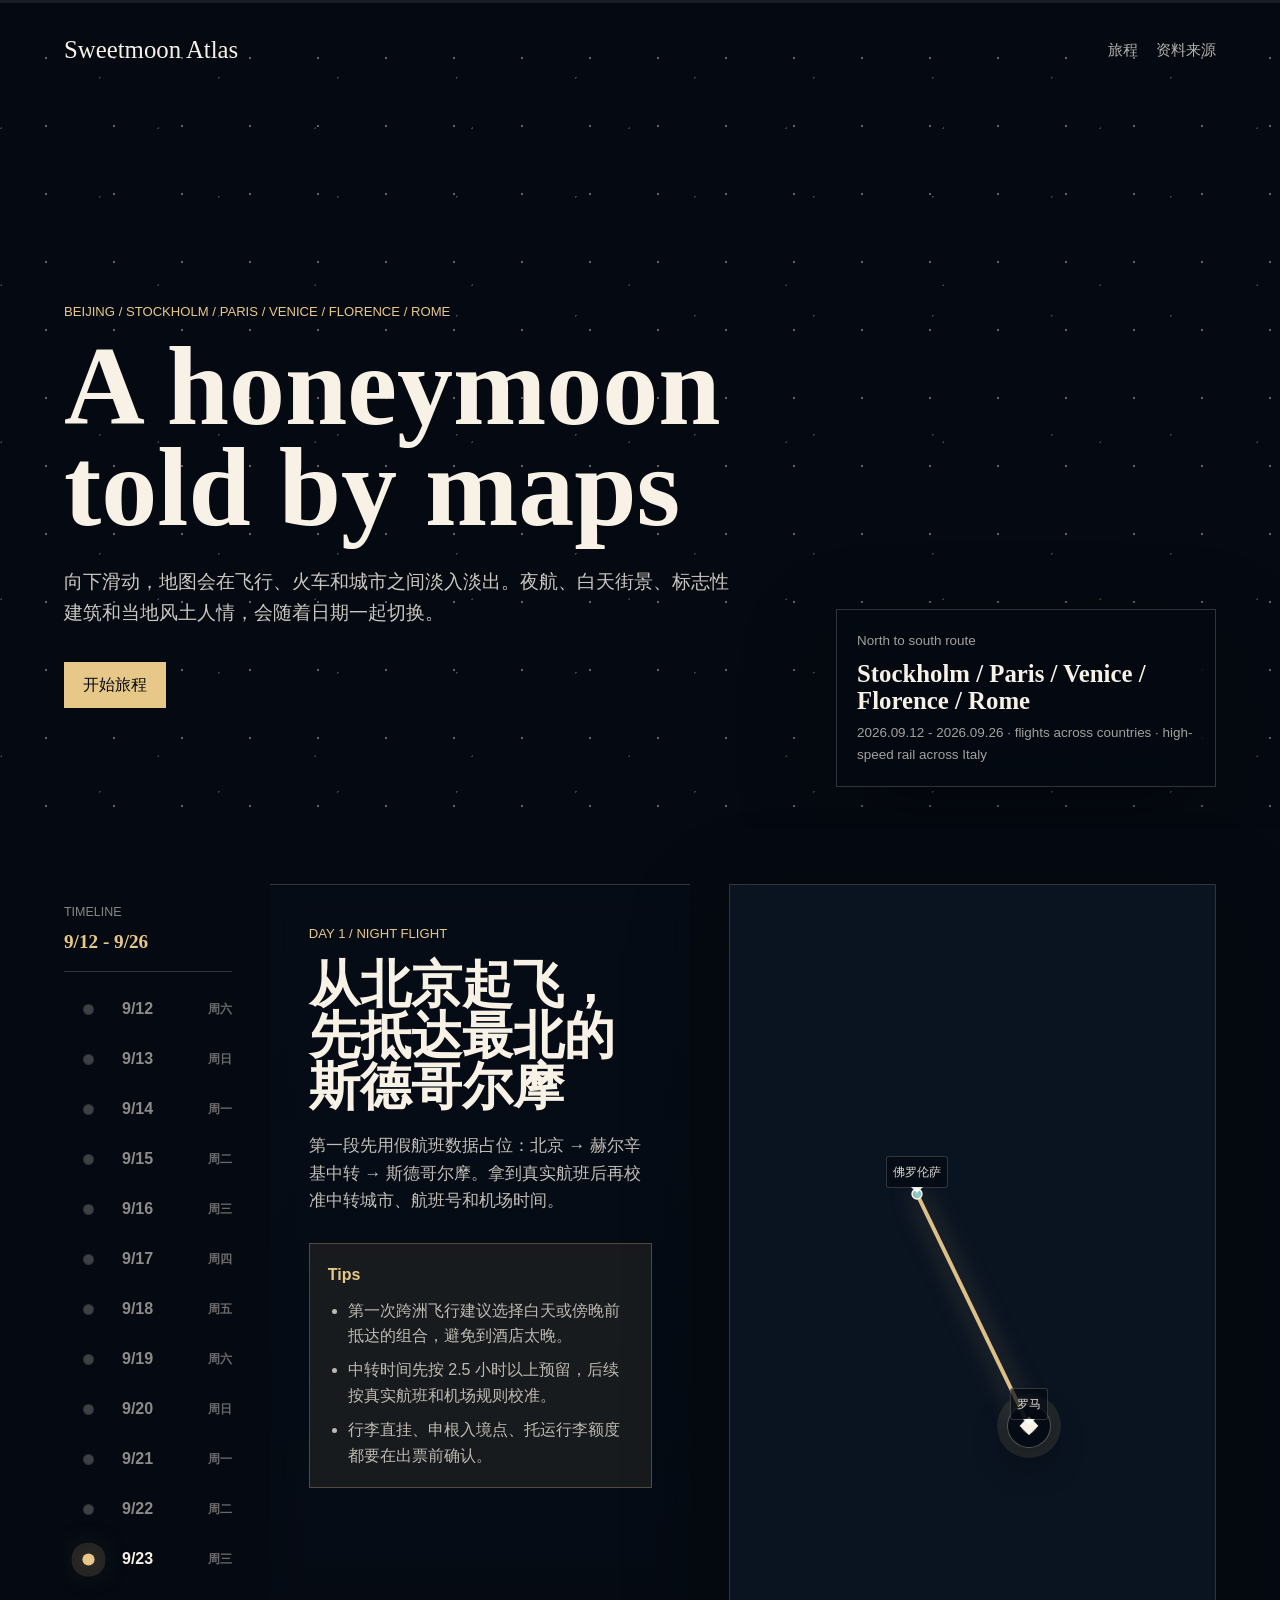
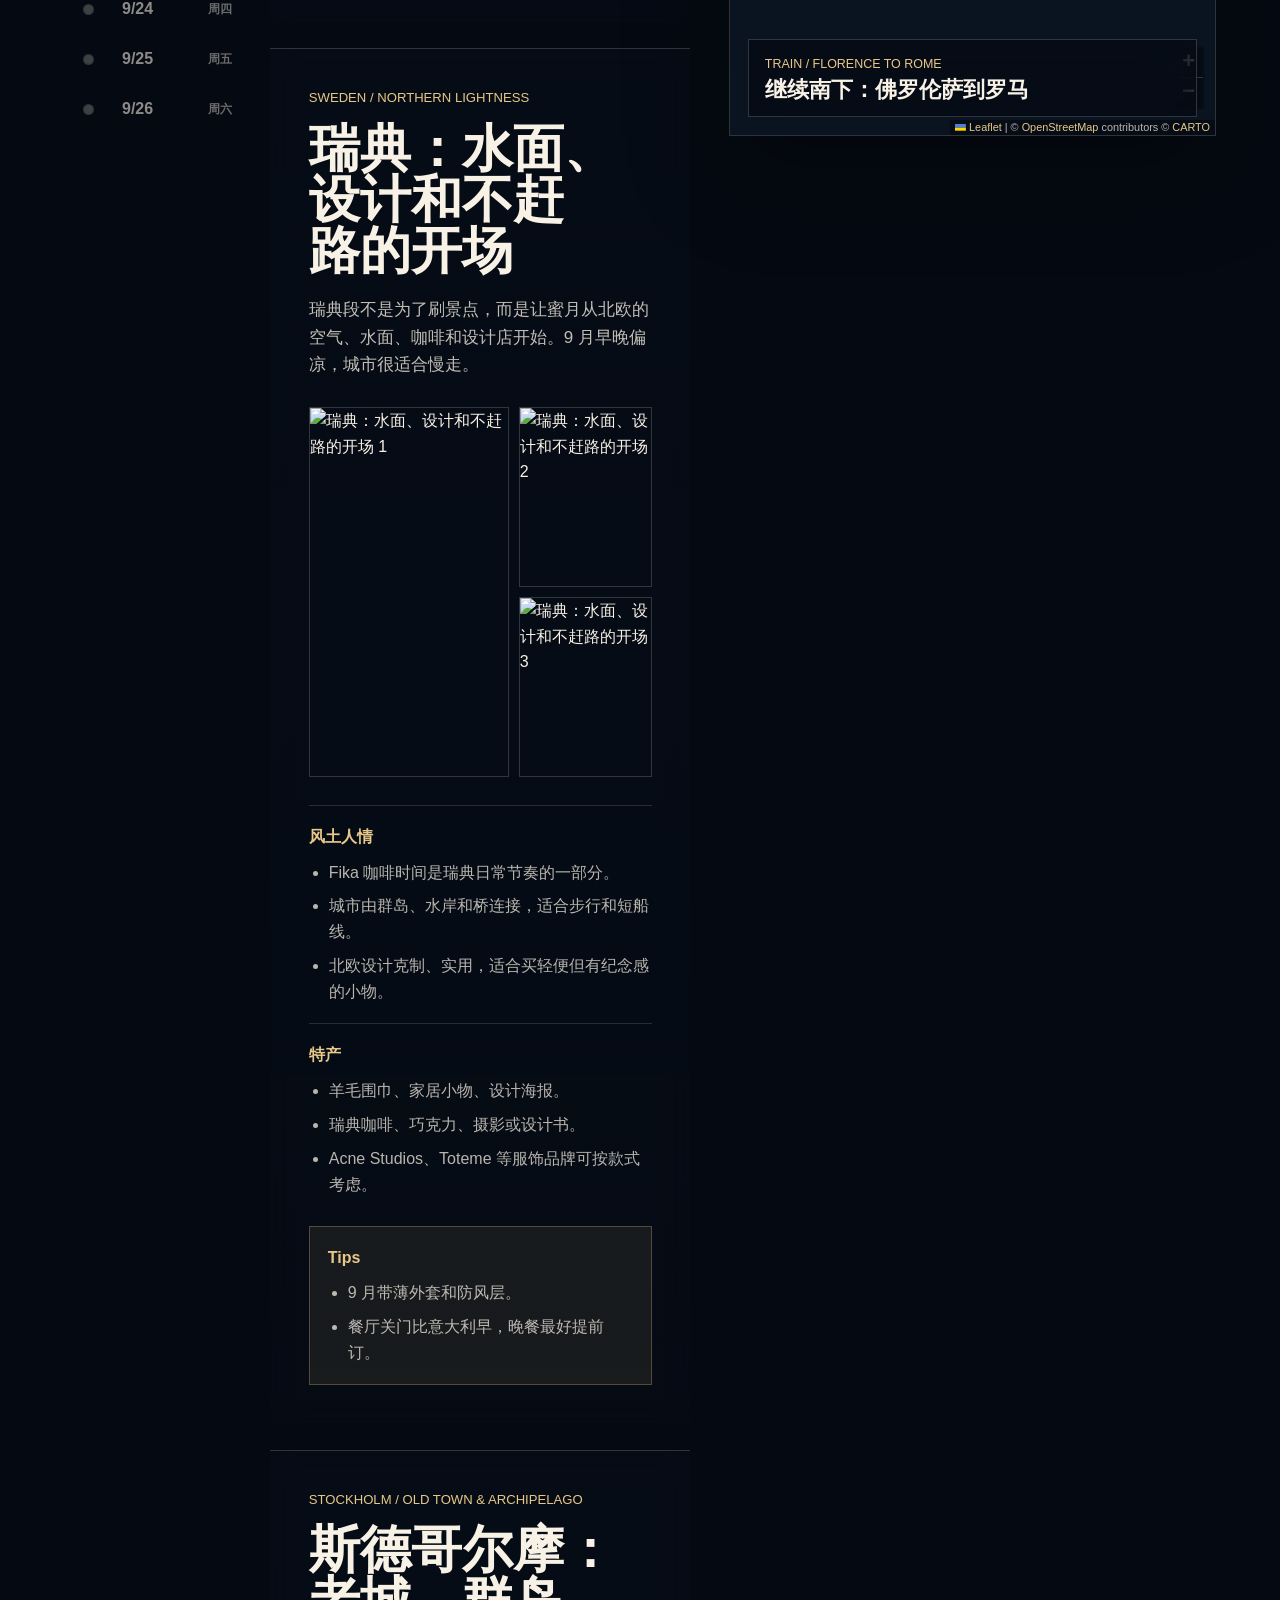
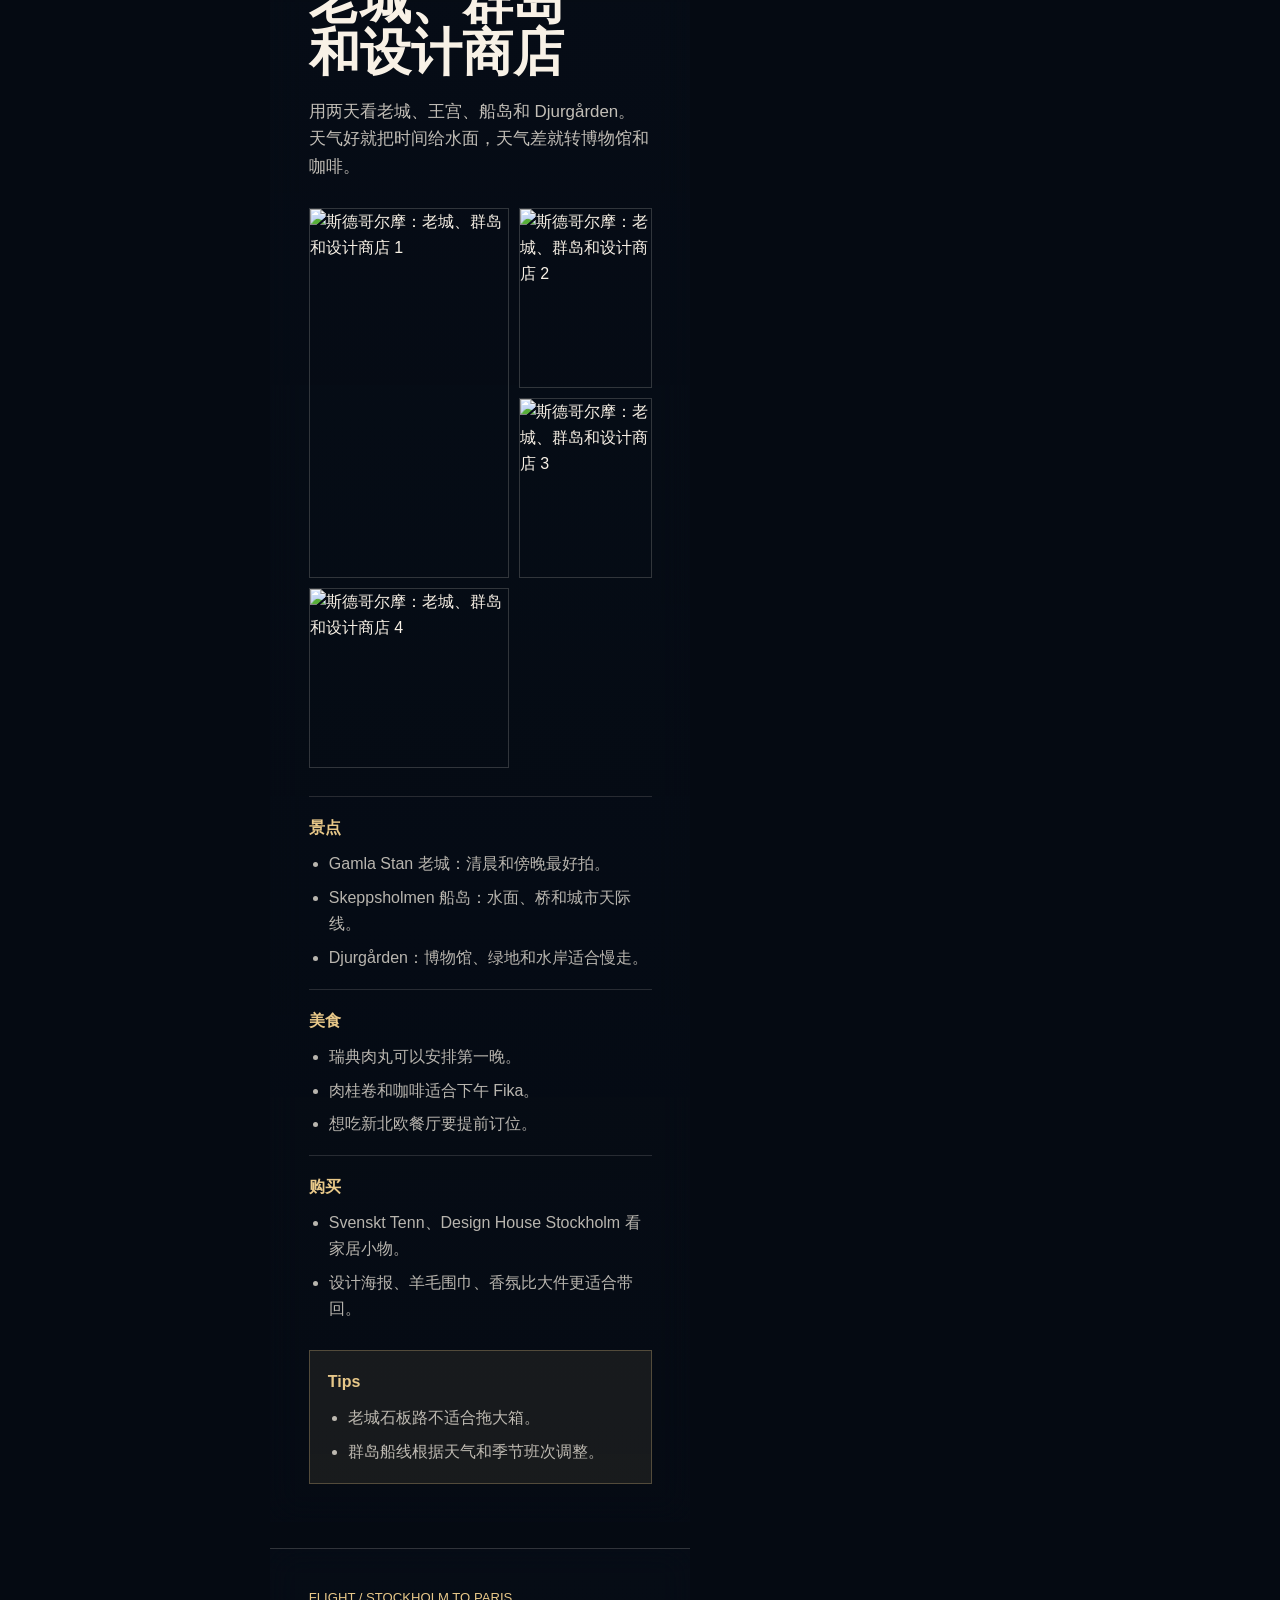
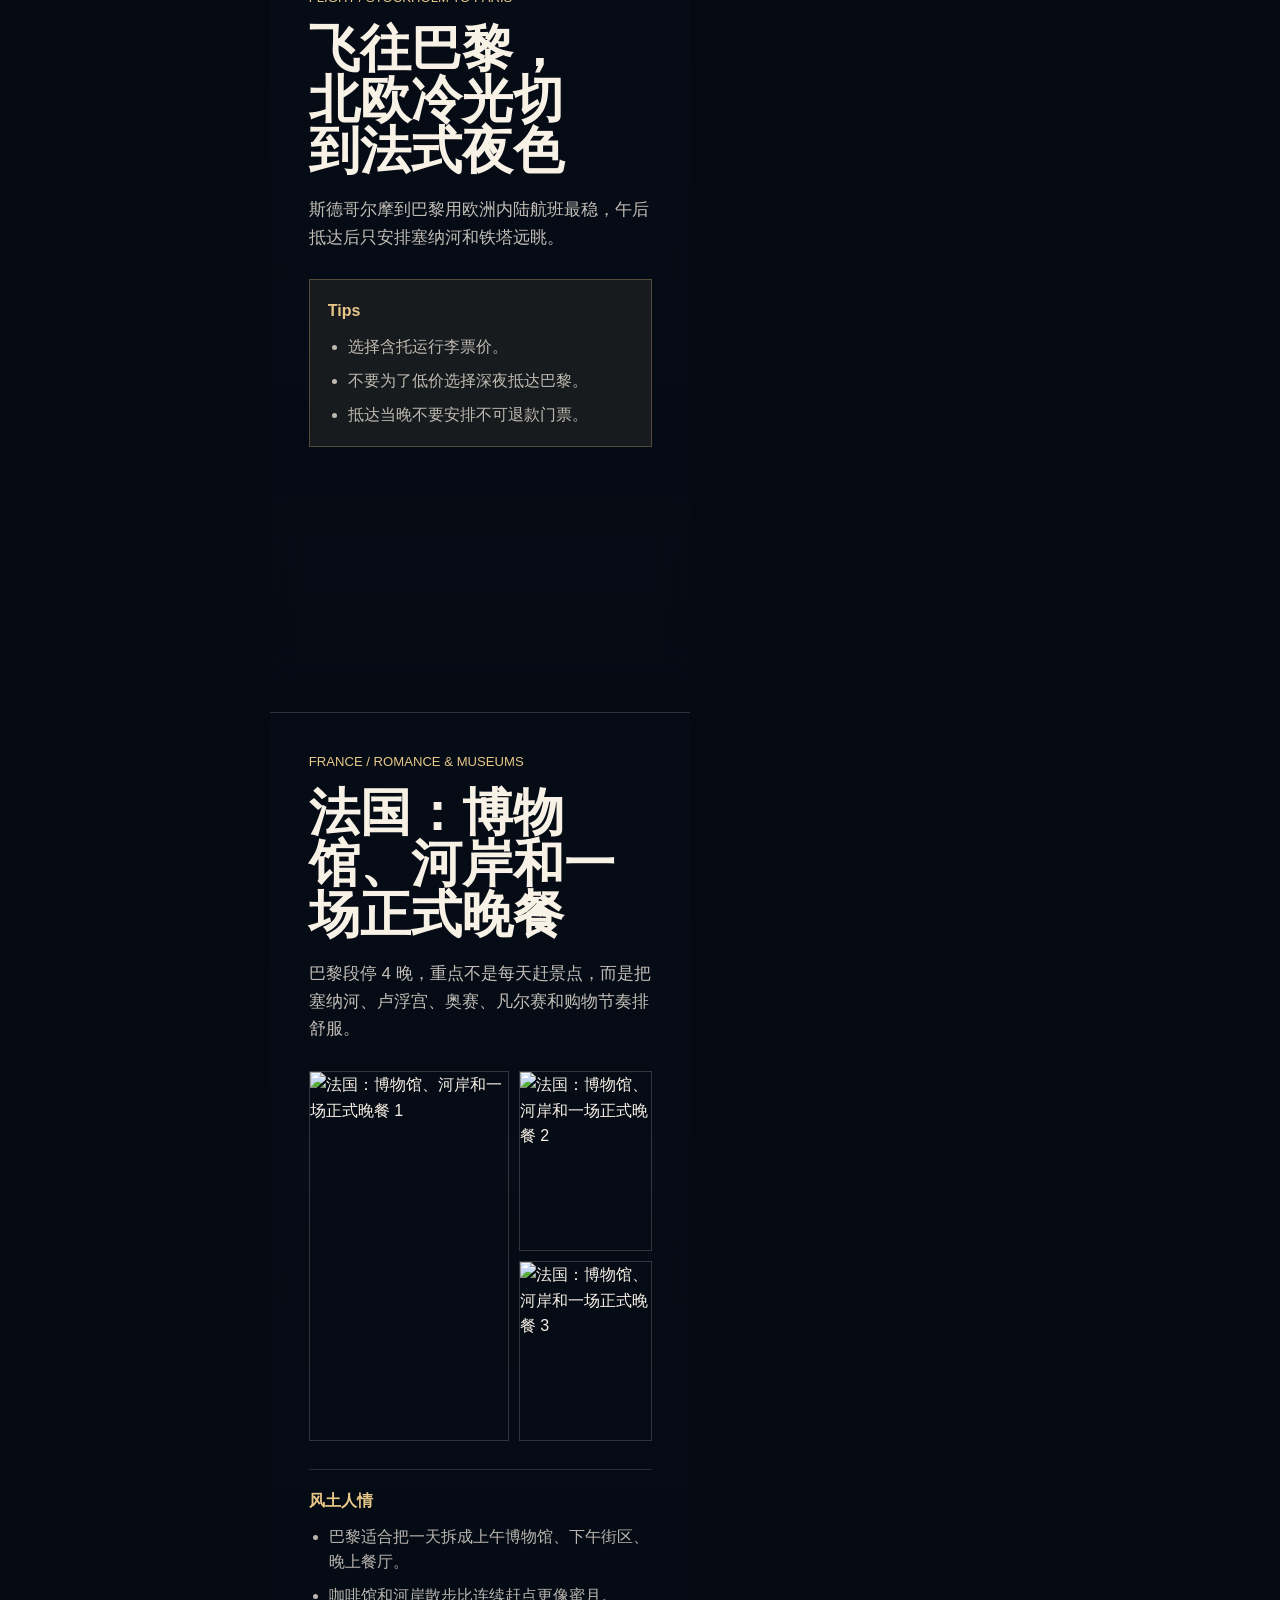
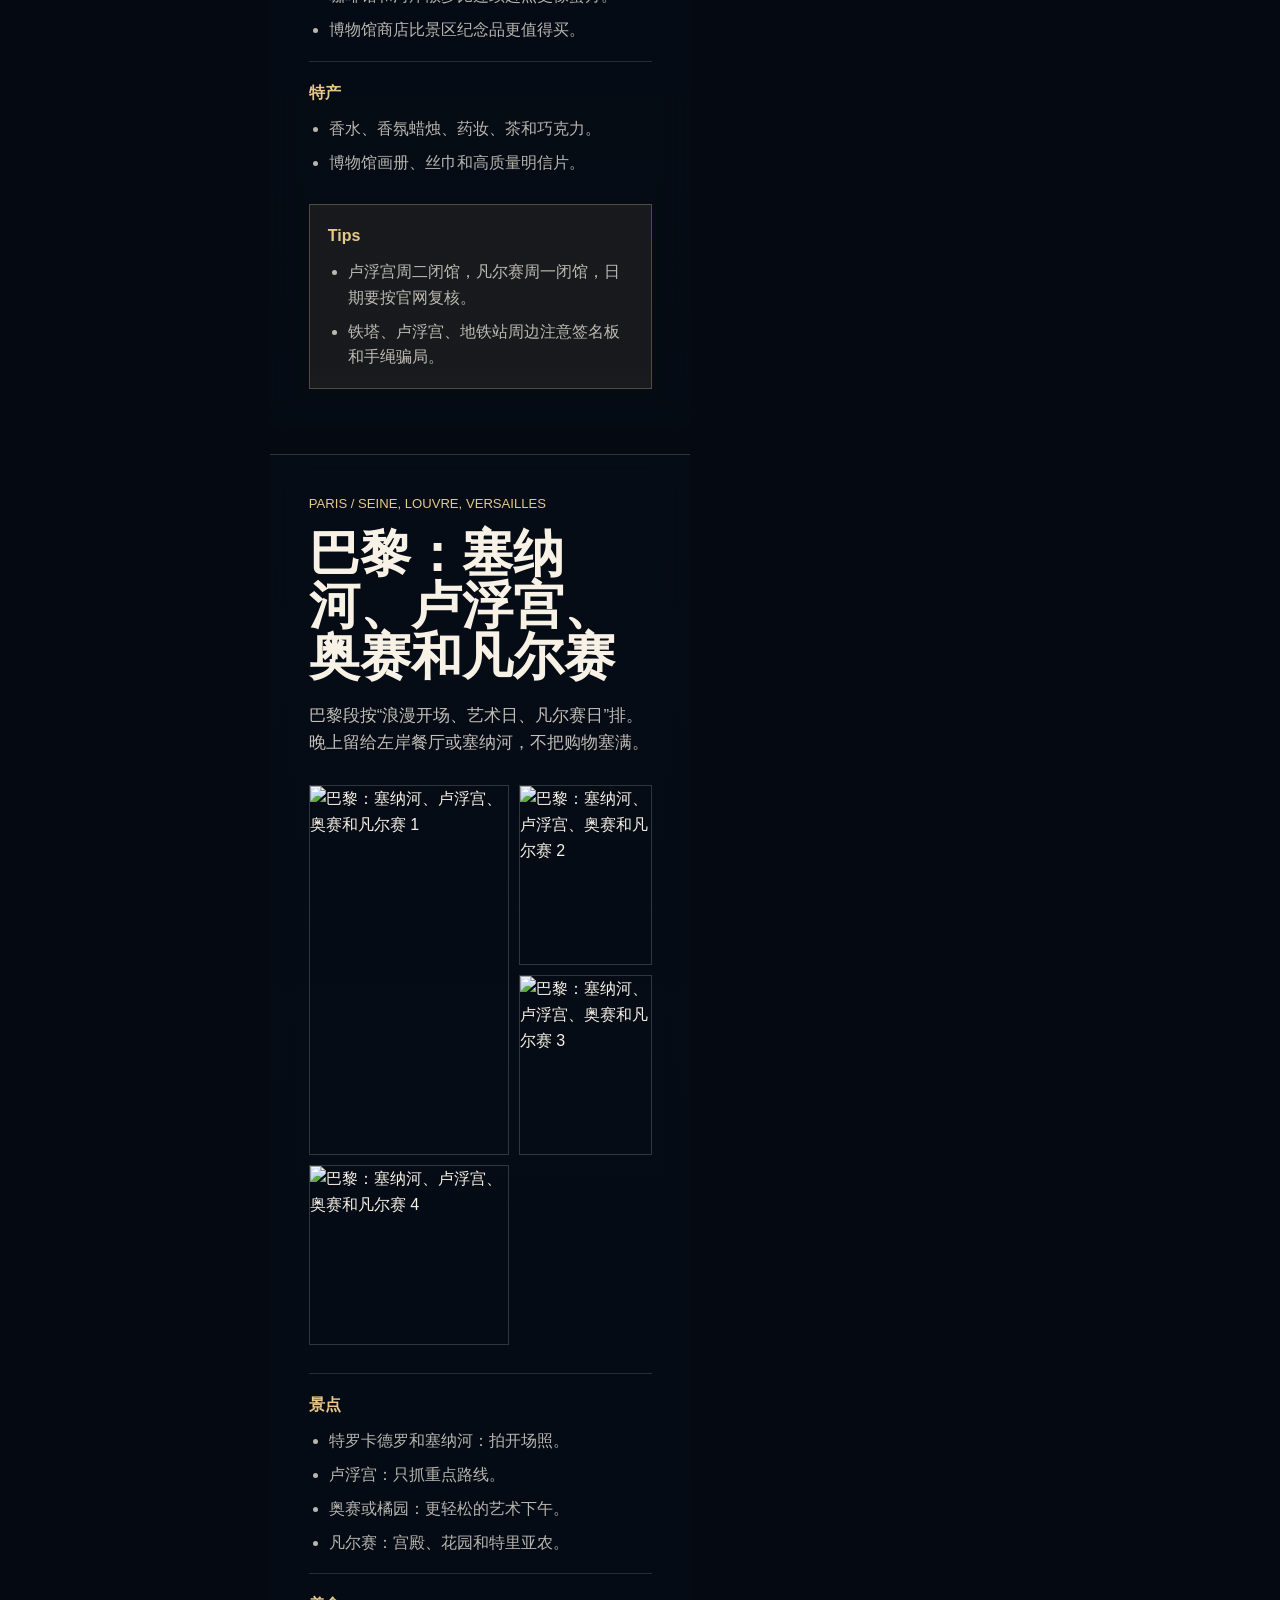
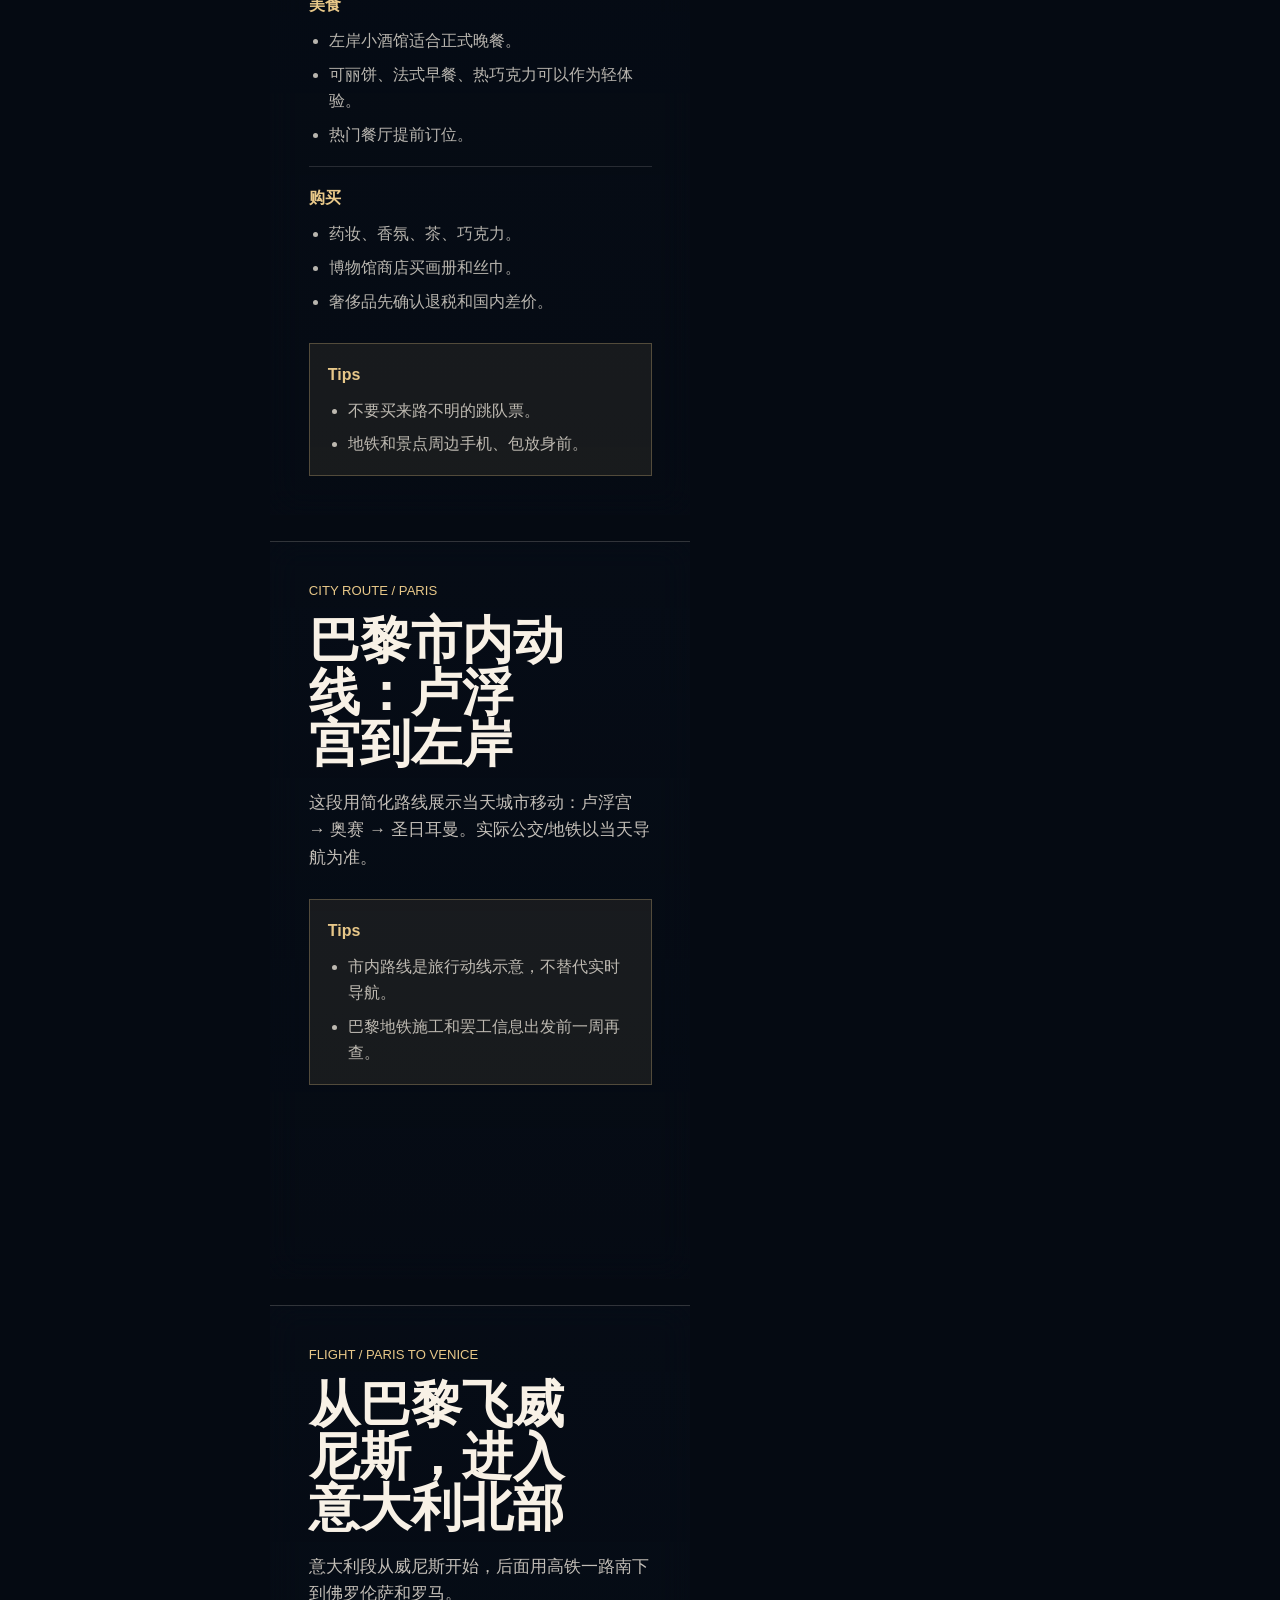
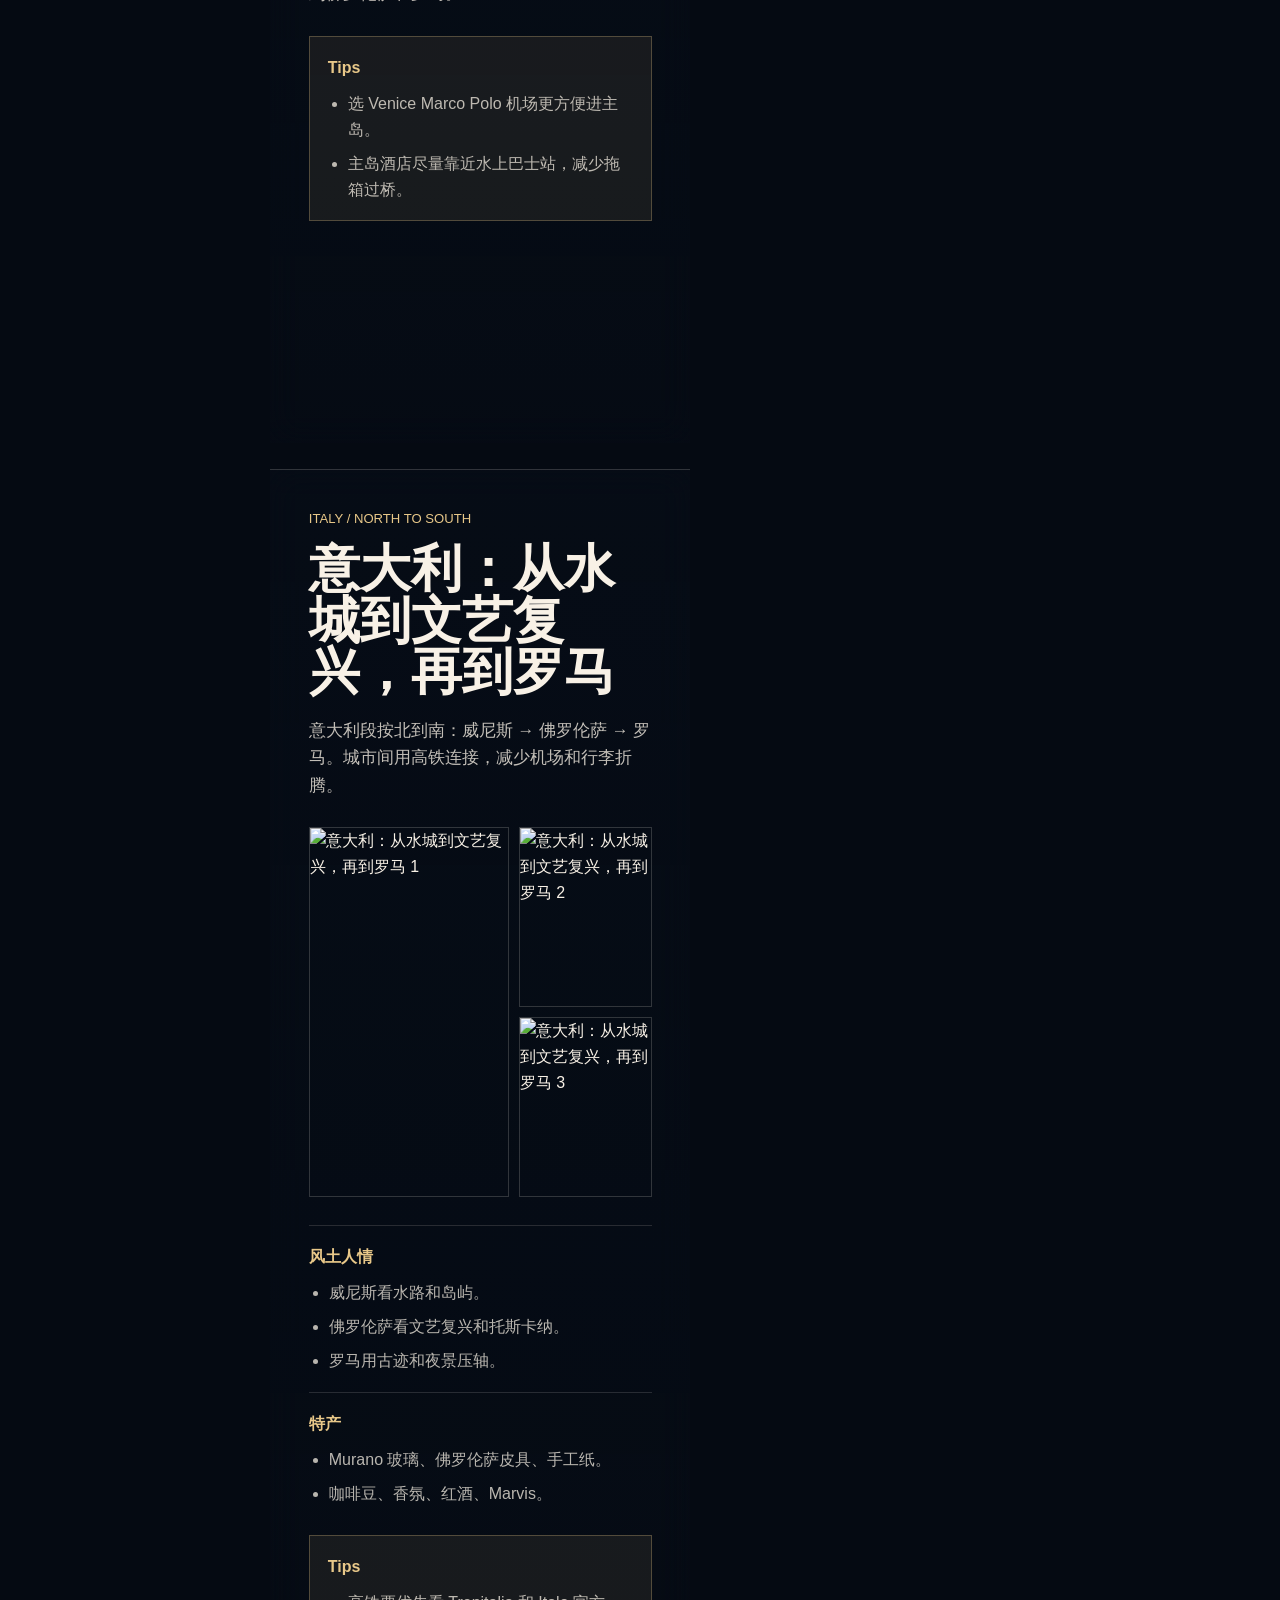
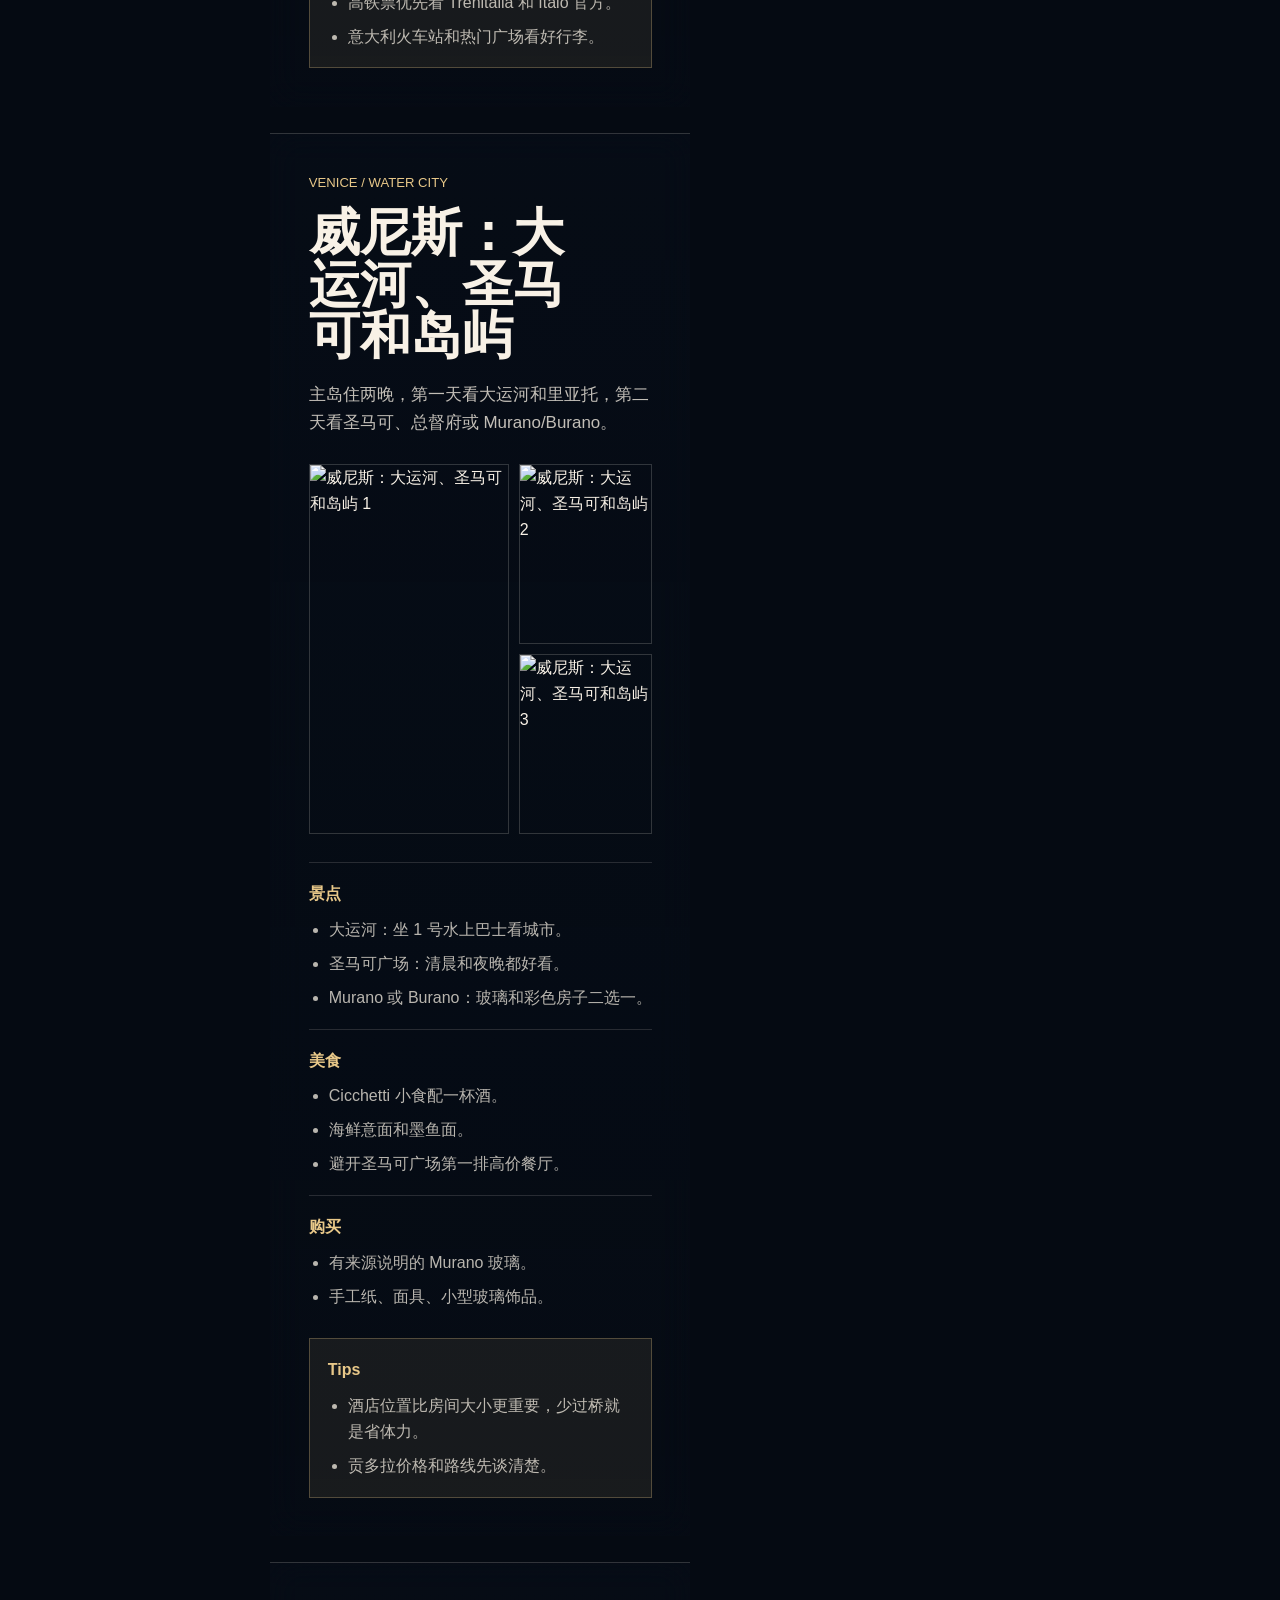
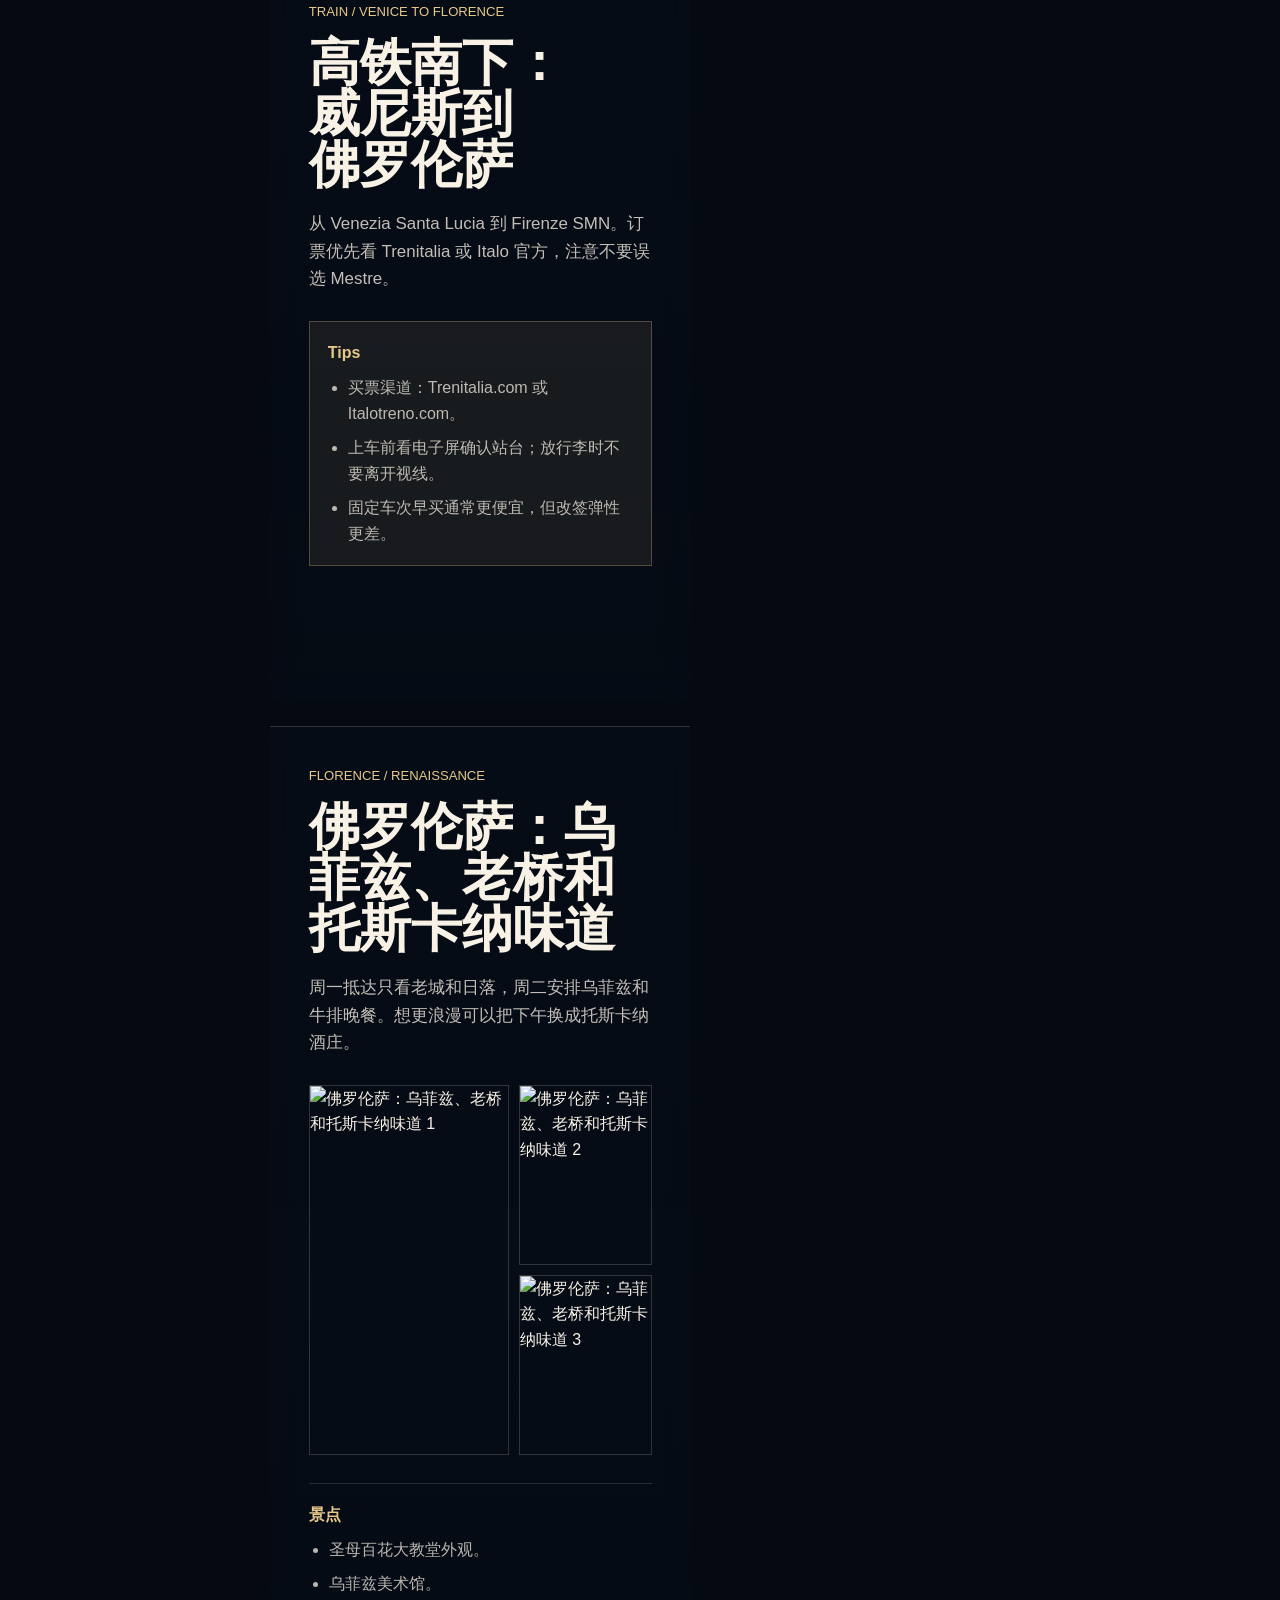
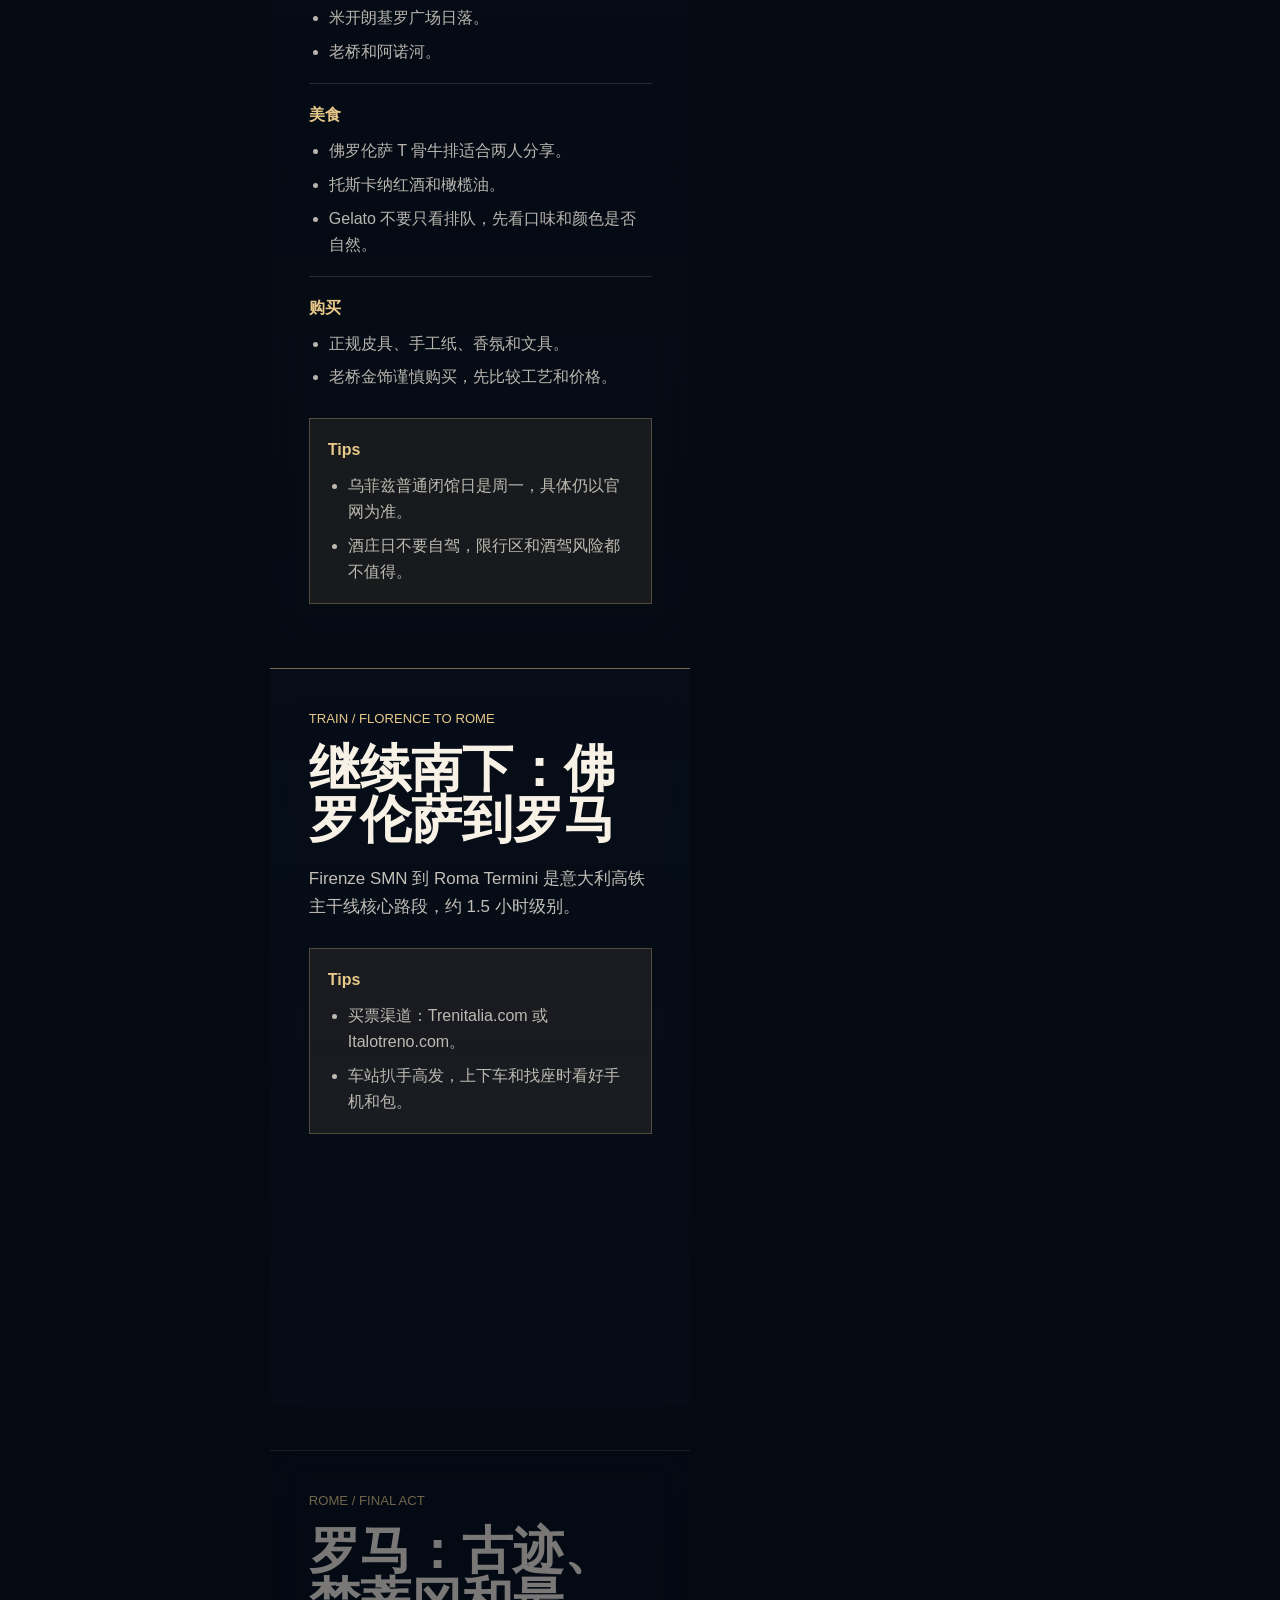
==== sweetmoon/index.html @ 13e16d05 "Add Sweetmoon honeymoon travel page" ====
<!DOCTYPE html>
<html lang="zh-CN">
<head>
  <meta charset="UTF-8">
  <meta name="viewport" content="width=device-width, initial-scale=1.0">
  <title>Sweetmoon Atlas | 欧洲蜜月滚动旅行长卷</title>
  <meta name="description" content="2026 年 9 月北京出发，瑞典、法国、意大利蜜月旅行滚动地图攻略，含航班、火车、城市景点、美食、特产与 tips。">
  <link rel="icon" href="favicon.svg" type="image/svg+xml">
  <link rel="preconnect" href="https://images.unsplash.com">
  <link rel="preconnect" href="https://basemaps.cartocdn.com">
  <link rel="stylesheet" href="vendor/leaflet/leaflet.css">
  <link rel="stylesheet" href="styles.css">
</head>
<body>
  <div class="ambient" aria-hidden="true">
    <div class="ambient-layer is-active" id="ambient-a"></div>
    <div class="ambient-layer" id="ambient-b"></div>
    <div class="ambient-scrim"></div>
  </div>

  <div class="scroll-progress" aria-hidden="true">
    <span id="scroll-progress-bar"></span>
  </div>

  <header class="hero" id="top">
    <nav class="topbar" aria-label="页面导航">
      <a class="brand" href="#top">Sweetmoon Atlas</a>
      <div class="nav-links">
        <a href="#journey">旅程</a>
        <a href="#sources">资料来源</a>
      </div>
    </nav>

    <section class="hero-copy" aria-labelledby="page-title">
      <p class="eyebrow">Beijing / Stockholm / Paris / Venice / Florence / Rome</p>
      <h1 id="page-title">A honeymoon told by maps</h1>
      <p class="hero-lead">向下滑动，地图会在飞行、火车和城市之间淡入淡出。夜航、白天街景、标志性建筑和当地风土人情，会随着日期一起切换。</p>
      <a class="button primary" href="#journey">开始旅程</a>
    </section>

    <aside class="hero-ticket" aria-label="行程摘要">
      <span>North to south route</span>
      <strong>Stockholm / Paris / Venice / Florence / Rome</strong>
      <small>2026.09.12 - 2026.09.26 · flights across countries · high-speed rail across Italy</small>
    </aside>
  </header>

  <main>
    <section class="journey-shell" id="journey" aria-label="滚动旅行长卷">
      <aside class="date-rail" aria-label="旅行日期轴">
        <div class="date-rail-header">
          <span>Timeline</span>
          <strong id="rail-range">9/12 - 9/26</strong>
        </div>
        <div class="date-list" id="date-list"></div>
      </aside>

      <div class="story-column" id="story-column"></div>

      <aside class="stage" aria-label="当前旅程画面">
        <div class="stage-map" id="stage-map"></div>
        <div class="stage-media" id="stage-media"></div>
        <div class="stage-caption" id="stage-caption"></div>
      </aside>
    </section>

    <section class="sources-section" id="sources" aria-labelledby="sources-title">
      <p class="eyebrow">Sources</p>
      <h2 id="sources-title">资料来源与临近复核清单</h2>
      <div id="sources-list" class="sources-list"></div>
    </section>
  </main>

  <footer class="footer">
    <p>Sweetmoon Atlas · 北京出发欧洲蜜月攻略 · 2026 年 9 月版</p>
    <a href="#top">回到顶部</a>
  </footer>

  <script src="vendor/leaflet/leaflet.js"></script>
  <script src="app.js" defer></script>
</body>
</html>
---- sweetmoon/vendor/leaflet/leaflet.css ----
/* required styles */

.leaflet-pane,
.leaflet-tile,
.leaflet-marker-icon,
.leaflet-marker-shadow,
.leaflet-tile-container,
.leaflet-pane > svg,
.leaflet-pane > canvas,
.leaflet-zoom-box,
.leaflet-image-layer,
.leaflet-layer {
	position: absolute;
	left: 0;
	top: 0;
	}
.leaflet-container {
	overflow: hidden;
	}
.leaflet-tile,
.leaflet-marker-icon,
.leaflet-marker-shadow {
	-webkit-user-select: none;
	   -moz-user-select: none;
	        user-select: none;
	  -webkit-user-drag: none;
	}
/* Prevents IE11 from highlighting tiles in blue */
.leaflet-tile::selection {
	background: transparent;
}
/* Safari renders non-retina tile on retina better with this, but Chrome is worse */
.leaflet-safari .leaflet-tile {
	image-rendering: -webkit-optimize-contrast;
	}
/* hack that prevents hw layers "stretching" when loading new tiles */
.leaflet-safari .leaflet-tile-container {
	width: 1600px;
	height: 1600px;
	-webkit-transform-origin: 0 0;
	}
.leaflet-marker-icon,
.leaflet-marker-shadow {
	display: block;
	}
/* .leaflet-container svg: reset svg max-width decleration shipped in Joomla! (joomla.org) 3.x */
/* .leaflet-container img: map is broken in FF if you have max-width: 100% on tiles */
.leaflet-container .leaflet-overlay-pane svg {
	max-width: none !important;
	max-height: none !important;
	}
.leaflet-container .leaflet-marker-pane img,
.leaflet-container .leaflet-shadow-pane img,
.leaflet-container .leaflet-tile-pane img,
.leaflet-container img.leaflet-image-layer,
.leaflet-container .leaflet-tile {
	max-width: none !important;
	max-height: none !important;
	width: auto;
	padding: 0;
	}

.leaflet-container img.leaflet-tile {
	/* See: https://bugs.chromium.org/p/chromium/issues/detail?id=600120 */
	mix-blend-mode: plus-lighter;
}

.leaflet-container.leaflet-touch-zoom {
	-ms-touch-action: pan-x pan-y;
	touch-action: pan-x pan-y;
	}
.leaflet-container.leaflet-touch-drag {
	-ms-touch-action: pinch-zoom;
	/* Fallback for FF which doesn't support pinch-zoom */
	touch-action: none;
	touch-action: pinch-zoom;
}
.leaflet-container.leaflet-touch-drag.leaflet-touch-zoom {
	-ms-touch-action: none;
	touch-action: none;
}
.leaflet-container {
	-webkit-tap-highlight-color: transparent;
}
.leaflet-container a {
	-webkit-tap-highlight-color: rgba(51, 181, 229, 0.4);
}
.leaflet-tile {
	filter: inherit;
	visibility: hidden;
	}
.leaflet-tile-loaded {
	visibility: inherit;
	}
.leaflet-zoom-box {
	width: 0;
	height: 0;
	-moz-box-sizing: border-box;
	     box-sizing: border-box;
	z-index: 800;
	}
/* workaround for https://bugzilla.mozilla.org/show_bug.cgi?id=888319 */
.leaflet-overlay-pane svg {
	-moz-user-select: none;
	}

.leaflet-pane         { z-index: 400; }

.leaflet-tile-pane    { z-index: 200; }
.leaflet-overlay-pane { z-index: 400; }
.leaflet-shadow-pane  { z-index: 500; }
.leaflet-marker-pane  { z-index: 600; }
.leaflet-tooltip-pane   { z-index: 650; }
.leaflet-popup-pane   { z-index: 700; }

.leaflet-map-pane canvas { z-index: 100; }
.leaflet-map-pane svg    { z-index: 200; }

.leaflet-vml-shape {
	width: 1px;
	height: 1px;
	}
.lvml {
	behavior: url(#default#VML);
	display: inline-block;
	position: absolute;
	}


/* control positioning */

.leaflet-control {
	position: relative;
	z-index: 800;
	pointer-events: visiblePainted; /* IE 9-10 doesn't have auto */
	pointer-events: auto;
	}
.leaflet-top,
.leaflet-bottom {
	position: absolute;
	z-index: 1000;
	pointer-events: none;
	}
.leaflet-top {
	top: 0;
	}
.leaflet-right {
	right: 0;
	}
.leaflet-bottom {
	bottom: 0;
	}
.leaflet-left {
	left: 0;
	}
.leaflet-control {
	float: left;
	clear: both;
	}
.leaflet-right .leaflet-control {
	float: right;
	}
.leaflet-top .leaflet-control {
	margin-top: 10px;
	}
.leaflet-bottom .leaflet-control {
	margin-bottom: 10px;
	}
.leaflet-left .leaflet-control {
	margin-left: 10px;
	}
.leaflet-right .leaflet-control {
	margin-right: 10px;
	}


/* zoom and fade animations */

.leaflet-fade-anim .leaflet-popup {
	opacity: 0;
	-webkit-transition: opacity 0.2s linear;
	   -moz-transition: opacity 0.2s linear;
	        transition: opacity 0.2s linear;
	}
.leaflet-fade-anim .leaflet-map-pane .leaflet-popup {
	opacity: 1;
	}
.leaflet-zoom-animated {
	-webkit-transform-origin: 0 0;
	    -ms-transform-origin: 0 0;
	        transform-origin: 0 0;
	}
svg.leaflet-zoom-animated {
	will-change: transform;
}

.leaflet-zoom-anim .leaflet-zoom-animated {
	-webkit-transition: -webkit-transform 0.25s cubic-bezier(0,0,0.25,1);
	   -moz-transition:    -moz-transform 0.25s cubic-bezier(0,0,0.25,1);
	        transition:         transform 0.25s cubic-bezier(0,0,0.25,1);
	}
.leaflet-zoom-anim .leaflet-tile,
.leaflet-pan-anim .leaflet-tile {
	-webkit-transition: none;
	   -moz-transition: none;
	        transition: none;
	}

.leaflet-zoom-anim .leaflet-zoom-hide {
	visibility: hidden;
	}


/* cursors */

.leaflet-interactive {
	cursor: pointer;
	}
.leaflet-grab {
	cursor: -webkit-grab;
	cursor:    -moz-grab;
	cursor:         grab;
	}
.leaflet-crosshair,
.leaflet-crosshair .leaflet-interactive {
	cursor: crosshair;
	}
.leaflet-popup-pane,
.leaflet-control {
	cursor: auto;
	}
.leaflet-dragging .leaflet-grab,
.leaflet-dragging .leaflet-grab .leaflet-interactive,
.leaflet-dragging .leaflet-marker-draggable {
	cursor: move;
	cursor: -webkit-grabbing;
	cursor:    -moz-grabbing;
	cursor:         grabbing;
	}

/* marker & overlays interactivity */
.leaflet-marker-icon,
.leaflet-marker-shadow,
.leaflet-image-layer,
.leaflet-pane > svg path,
.leaflet-tile-container {
	pointer-events: none;
	}

.leaflet-marker-icon.leaflet-interactive,
.leaflet-image-layer.leaflet-interactive,
.leaflet-pane > svg path.leaflet-interactive,
svg.leaflet-image-layer.leaflet-interactive path {
	pointer-events: visiblePainted; /* IE 9-10 doesn't have auto */
	pointer-events: auto;
	}

/* visual tweaks */

.leaflet-container {
	background: #ddd;
	outline-offset: 1px;
	}
.leaflet-container a {
	color: #0078A8;
	}
.leaflet-zoom-box {
	border: 2px dotted #38f;
	background: rgba(255,255,255,0.5);
	}


/* general typography */
.leaflet-container {
	font-family: "Helvetica Neue", Arial, Helvetica, sans-serif;
	font-size: 12px;
	font-size: 0.75rem;
	line-height: 1.5;
	}


/* general toolbar styles */

.leaflet-bar {
	box-shadow: 0 1px 5px rgba(0,0,0,0.65);
	border-radius: 4px;
	}
.leaflet-bar a {
	background-color: #fff;
	border-bottom: 1px solid #ccc;
	width: 26px;
	height: 26px;
	line-height: 26px;
	display: block;
	text-align: center;
	text-decoration: none;
	color: black;
	}
.leaflet-bar a,
.leaflet-control-layers-toggle {
	background-position: 50% 50%;
	background-repeat: no-repeat;
	display: block;
	}
.leaflet-bar a:hover,
.leaflet-bar a:focus {
	background-color: #f4f4f4;
	}
.leaflet-bar a:first-child {
	border-top-left-radius: 4px;
	border-top-right-radius: 4px;
	}
.leaflet-bar a:last-child {
	border-bottom-left-radius: 4px;
	border-bottom-right-radius: 4px;
	border-bottom: none;
	}
.leaflet-bar a.leaflet-disabled {
	cursor: default;
	background-color: #f4f4f4;
	color: #bbb;
	}

.leaflet-touch .leaflet-bar a {
	width: 30px;
	height: 30px;
	line-height: 30px;
	}
.leaflet-touch .leaflet-bar a:first-child {
	border-top-left-radius: 2px;
	border-top-right-radius: 2px;
	}
.leaflet-touch .leaflet-bar a:last-child {
	border-bottom-left-radius: 2px;
	border-bottom-right-radius: 2px;
	}

/* zoom control */

.leaflet-control-zoom-in,
.leaflet-control-zoom-out {
	font: bold 18px 'Lucida Console', Monaco, monospace;
	text-indent: 1px;
	}

.leaflet-touch .leaflet-control-zoom-in, .leaflet-touch .leaflet-control-zoom-out  {
	font-size: 22px;
	}


/* layers control */

.leaflet-control-layers {
	box-shadow: 0 1px 5px rgba(0,0,0,0.4);
	background: #fff;
	border-radius: 5px;
	}
.leaflet-control-layers-toggle {
	background-image: url(images/layers.png);
	width: 36px;
	height: 36px;
	}
.leaflet-retina .leaflet-control-layers-toggle {
	background-image: url(images/layers-2x.png);
	background-size: 26px 26px;
	}
.leaflet-touch .leaflet-control-layers-toggle {
	width: 44px;
	height: 44px;
	}
.leaflet-control-layers .leaflet-control-layers-list,
.leaflet-control-layers-expanded .leaflet-control-layers-toggle {
	display: none;
	}
.leaflet-control-layers-expanded .leaflet-control-layers-list {
	display: block;
	position: relative;
	}
.leaflet-control-layers-expanded {
	padding: 6px 10px 6px 6px;
	color: #333;
	background: #fff;
	}
.leaflet-control-layers-scrollbar {
	overflow-y: scroll;
	overflow-x: hidden;
	padding-right: 5px;
	}
.leaflet-control-layers-selector {
	margin-top: 2px;
	position: relative;
	top: 1px;
	}
.leaflet-control-layers label {
	display: block;
	font-size: 13px;
	font-size: 1.08333em;
	}
.leaflet-control-layers-separator {
	height: 0;
	border-top: 1px solid #ddd;
	margin: 5px -10px 5px -6px;
	}

/* Default icon URLs */
.leaflet-default-icon-path { /* used only in path-guessing heuristic, see L.Icon.Default */
	background-image: url(images/marker-icon.png);
	}


/* attribution and scale controls */

.leaflet-container .leaflet-control-attribution {
	background: #fff;
	background: rgba(255, 255, 255, 0.8);
	margin: 0;
	}
.leaflet-control-attribution,
.leaflet-control-scale-line {
	padding: 0 5px;
	color: #333;
	line-height: 1.4;
	}
.leaflet-control-attribution a {
	text-decoration: none;
	}
.leaflet-control-attribution a:hover,
.leaflet-control-attribution a:focus {
	text-decoration: underline;
	}
.leaflet-attribution-flag {
	display: inline !important;
	vertical-align: baseline !important;
	width: 1em;
	height: 0.6669em;
	}
.leaflet-left .leaflet-control-scale {
	margin-left: 5px;
	}
.leaflet-bottom .leaflet-control-scale {
	margin-bottom: 5px;
	}
.leaflet-control-scale-line {
	border: 2px solid #777;
	border-top: none;
	line-height: 1.1;
	padding: 2px 5px 1px;
	white-space: nowrap;
	-moz-box-sizing: border-box;
	     box-sizing: border-box;
	background: rgba(255, 255, 255, 0.8);
	text-shadow: 1px 1px #fff;
	}
.leaflet-control-scale-line:not(:first-child) {
	border-top: 2px solid #777;
	border-bottom: none;
	margin-top: -2px;
	}
.leaflet-control-scale-line:not(:first-child):not(:last-child) {
	border-bottom: 2px solid #777;
	}

.leaflet-touch .leaflet-control-attribution,
.leaflet-touch .leaflet-control-layers,
.leaflet-touch .leaflet-bar {
	box-shadow: none;
	}
.leaflet-touch .leaflet-control-layers,
.leaflet-touch .leaflet-bar {
	border: 2px solid rgba(0,0,0,0.2);
	background-clip: padding-box;
	}


/* popup */

.leaflet-popup {
	position: absolute;
	text-align: center;
	margin-bottom: 20px;
	}
.leaflet-popup-content-wrapper {
	padding: 1px;
	text-align: left;
	border-radius: 12px;
	}
.leaflet-popup-content {
	margin: 13px 24px 13px 20px;
	line-height: 1.3;
	font-size: 13px;
	font-size: 1.08333em;
	min-height: 1px;
	}
.leaflet-popup-content p {
	margin: 17px 0;
	margin: 1.3em 0;
	}
.leaflet-popup-tip-container {
	width: 40px;
	height: 20px;
	position: absolute;
	left: 50%;
	margin-top: -1px;
	margin-left: -20px;
	overflow: hidden;
	pointer-events: none;
	}
.leaflet-popup-tip {
	width: 17px;
	height: 17px;
	padding: 1px;

	margin: -10px auto 0;
	pointer-events: auto;

	-webkit-transform: rotate(45deg);
	   -moz-transform: rotate(45deg);
	    -ms-transform: rotate(45deg);
	        transform: rotate(45deg);
	}
.leaflet-popup-content-wrapper,
.leaflet-popup-tip {
	background: white;
	color: #333;
	box-shadow: 0 3px 14px rgba(0,0,0,0.4);
	}
.leaflet-container a.leaflet-popup-close-button {
	position: absolute;
	top: 0;
	right: 0;
	border: none;
	text-align: center;
	width: 24px;
	height: 24px;
	font: 16px/24px Tahoma, Verdana, sans-serif;
	color: #757575;
	text-decoration: none;
	background: transparent;
	}
.leaflet-container a.leaflet-popup-close-button:hover,
.leaflet-container a.leaflet-popup-close-button:focus {
	color: #585858;
	}
.leaflet-popup-scrolled {
	overflow: auto;
	}

.leaflet-oldie .leaflet-popup-content-wrapper {
	-ms-zoom: 1;
	}
.leaflet-oldie .leaflet-popup-tip {
	width: 24px;
	margin: 0 auto;

	-ms-filter: "progid:DXImageTransform.Microsoft.Matrix(M11=0.70710678, M12=0.70710678, M21=-0.70710678, M22=0.70710678)";
	filter: progid:DXImageTransform.Microsoft.Matrix(M11=0.70710678, M12=0.70710678, M21=-0.70710678, M22=0.70710678);
	}

.leaflet-oldie .leaflet-control-zoom,
.leaflet-oldie .leaflet-control-layers,
.leaflet-oldie .leaflet-popup-content-wrapper,
.leaflet-oldie .leaflet-popup-tip {
	border: 1px solid #999;
	}


/* div icon */

.leaflet-div-icon {
	background: #fff;
	border: 1px solid #666;
	}


/* Tooltip */
/* Base styles for the element that has a tooltip */
.leaflet-tooltip {
	position: absolute;
	padding: 6px;
	background-color: #fff;
	border: 1px solid #fff;
	border-radius: 3px;
	color: #222;
	white-space: nowrap;
	-webkit-user-select: none;
	-moz-user-select: none;
	-ms-user-select: none;
	user-select: none;
	pointer-events: none;
	box-shadow: 0 1px 3px rgba(0,0,0,0.4);
	}
.leaflet-tooltip.leaflet-interactive {
	cursor: pointer;
	pointer-events: auto;
	}
.leaflet-tooltip-top:before,
.leaflet-tooltip-bottom:before,
.leaflet-tooltip-left:before,
.leaflet-tooltip-right:before {
	position: absolute;
	pointer-events: none;
	border: 6px solid transparent;
	background: transparent;
	content: "";
	}

/* Directions */

.leaflet-tooltip-bottom {
	margin-top: 6px;
}
.leaflet-tooltip-top {
	margin-top: -6px;
}
.leaflet-tooltip-bottom:before,
.leaflet-tooltip-top:before {
	left: 50%;
	margin-left: -6px;
	}
.leaflet-tooltip-top:before {
	bottom: 0;
	margin-bottom: -12px;
	border-top-color: #fff;
	}
.leaflet-tooltip-bottom:before {
	top: 0;
	margin-top: -12px;
	margin-left: -6px;
	border-bottom-color: #fff;
	}
.leaflet-tooltip-left {
	margin-left: -6px;
}
.leaflet-tooltip-right {
	margin-left: 6px;
}
.leaflet-tooltip-left:before,
.leaflet-tooltip-right:before {
	top: 50%;
	margin-top: -6px;
	}
.leaflet-tooltip-left:before {
	right: 0;
	margin-right: -12px;
	border-left-color: #fff;
	}
.leaflet-tooltip-right:before {
	left: 0;
	margin-left: -12px;
	border-right-color: #fff;
	}

/* Printing */

@media print {
	/* Prevent printers from removing background-images of controls. */
	.leaflet-control {
		-webkit-print-color-adjust: exact;
		print-color-adjust: exact;
		}
	}
---- sweetmoon/styles.css ----
:root {
  --ink: #050a12;
  --deep: #0a1320;
  --panel: rgba(7, 14, 25, .68);
  --panel-strong: rgba(7, 14, 25, .86);
  --ivory: #f8f1e6;
  --muted: rgba(248, 241, 230, .72);
  --line: rgba(248, 241, 230, .18);
  --gold: #e8c889;
  --aqua: #8bc9c3;
  --rose: #d99ba5;
  --sage: #b8c994;
  --shadow: 0 32px 90px rgba(0, 0, 0, .34);
  color-scheme: dark;
}

* {
  box-sizing: border-box;
}

html {
  scroll-behavior: smooth;
}

body {
  margin: 0;
  min-width: 320px;
  overflow-x: hidden;
  font-family: "Avenir Next", "PingFang SC", "Hiragino Sans GB", "Microsoft YaHei", sans-serif;
  color: var(--ivory);
  background: var(--ink);
  line-height: 1.62;
}

a {
  color: inherit;
  text-decoration: none;
}

img {
  display: block;
  max-width: 100%;
}

button {
  font: inherit;
}

.ambient {
  position: fixed;
  inset: 0;
  z-index: -2;
  overflow: hidden;
  background: var(--ink);
}

.ambient-layer {
  position: absolute;
  inset: -3%;
  background-size: cover;
  background-position: center;
  opacity: 0;
  transform: scale(1.04);
  transition: opacity 1s ease, transform 7s ease;
  filter: saturate(.94) contrast(1.04);
}

.ambient-layer.is-active {
  opacity: 1;
  transform: scale(1);
}

.ambient-scrim {
  position: absolute;
  inset: 0;
  background:
    linear-gradient(90deg, rgba(5, 10, 18, .92), rgba(5, 10, 18, .62) 46%, rgba(5, 10, 18, .72)),
    linear-gradient(180deg, rgba(5, 10, 18, .38), rgba(5, 10, 18, .84));
  transition: background .8s ease;
}

body[data-tone="day"] .ambient-scrim {
  background:
    linear-gradient(90deg, rgba(5, 10, 18, .82), rgba(5, 10, 18, .5) 50%, rgba(5, 10, 18, .68)),
    linear-gradient(180deg, rgba(5, 10, 18, .25), rgba(5, 10, 18, .72));
}

body[data-tone="golden"] .ambient-scrim {
  background:
    linear-gradient(90deg, rgba(5, 10, 18, .86), rgba(58, 33, 22, .52) 50%, rgba(5, 10, 18, .72)),
    linear-gradient(180deg, rgba(5, 10, 18, .22), rgba(5, 10, 18, .78));
}

body[data-tone="sky"] .ambient-scrim {
  background:
    linear-gradient(90deg, rgba(5, 10, 18, .86), rgba(13, 43, 67, .44) 52%, rgba(5, 10, 18, .7)),
    linear-gradient(180deg, rgba(5, 10, 18, .2), rgba(5, 10, 18, .78));
}

.scroll-progress {
  position: fixed;
  inset: 0 0 auto;
  z-index: 1000;
  height: 3px;
  background: rgba(248, 241, 230, .08);
}

.scroll-progress span {
  display: block;
  width: 100%;
  height: 100%;
  transform: scaleX(0);
  transform-origin: left center;
  background: linear-gradient(90deg, var(--aqua), var(--gold), var(--rose));
}

.hero {
  position: relative;
  min-height: 92svh;
  padding: 30px clamp(22px, 5%, 76px);
  display: grid;
  grid-template-rows: auto 1fr;
  overflow: hidden;
}

.hero::before {
  content: "";
  position: absolute;
  inset: 0;
  pointer-events: none;
  opacity: .36;
  background-image:
    radial-gradient(#fff 1px, transparent 1px),
    radial-gradient(rgba(139, 201, 195, .85) 1px, transparent 1px),
    radial-gradient(rgba(232, 200, 137, .7) 1px, transparent 1px);
  background-size: 68px 68px, 119px 119px, 157px 157px;
  background-position: 12px 24px, 40px 18px, 80px 50px;
}

.topbar {
  position: relative;
  z-index: 3;
  display: flex;
  align-items: center;
  justify-content: space-between;
  gap: 24px;
}

.brand {
  font-family: Georgia, "Times New Roman", serif;
  font-size: 1.55rem;
  color: var(--ivory);
}

.nav-links {
  display: flex;
  gap: 18px;
  color: var(--muted);
  font-size: .95rem;
}

.nav-links a {
  padding: 8px 0;
  transition: color .2s ease;
}

.nav-links a:hover {
  color: var(--gold);
}

.hero-copy {
  position: relative;
  z-index: 2;
  align-self: end;
  max-width: 880px;
  padding-bottom: 10svh;
}

.eyebrow {
  margin: 0 0 14px;
  color: var(--gold);
  font-size: .82rem;
  text-transform: uppercase;
}

.hero h1 {
  max-width: 820px;
  margin: 0;
  font-family: Georgia, "Times New Roman", serif;
  font-size: 7rem;
  line-height: .9;
  letter-spacing: 0;
  text-wrap: balance;
}

.hero-lead {
  max-width: 680px;
  margin: 28px 0 0;
  color: rgba(248, 241, 230, .82);
  font-size: 1.2rem;
}

.button {
  display: inline-flex;
  align-items: center;
  justify-content: center;
  min-height: 46px;
  margin-top: 34px;
  padding: 0 18px;
  border: 1px solid rgba(232, 200, 137, .58);
  background: var(--gold);
  color: var(--ink);
  transition: transform .2s ease, border-color .2s ease;
}

.button:hover {
  transform: translateY(-2px);
  border-color: var(--ivory);
}

.hero-ticket {
  position: absolute;
  z-index: 2;
  right: clamp(22px, 5%, 76px);
  bottom: clamp(24px, 5%, 58px);
  width: min(380px, calc(100vw - 44px));
  padding: 20px;
  border: 1px solid var(--line);
  background: rgba(5, 10, 18, .58);
  backdrop-filter: blur(22px);
  box-shadow: var(--shadow);
}

.hero-ticket span,
.hero-ticket small {
  display: block;
  color: rgba(248, 241, 230, .66);
  font-size: .84rem;
}

.hero-ticket strong {
  display: block;
  margin: 8px 0;
  font-family: Georgia, "Times New Roman", serif;
  font-size: 1.55rem;
  line-height: 1.1;
}

.journey-shell {
  display: grid;
  grid-template-columns: 168px minmax(420px, 0.82fr) minmax(420px, 1fr);
  gap: clamp(22px, 3vw, 44px);
  align-items: start;
  padding: 56px clamp(22px, 5%, 76px) 120px;
}

.date-rail {
  position: sticky;
  top: 28px;
  max-height: calc(100svh - 56px);
  padding: 18px 0;
  overflow: auto;
}

.date-rail-header {
  margin-bottom: 16px;
  padding-bottom: 14px;
  border-bottom: 1px solid var(--line);
}

.date-rail-header span {
  display: block;
  color: rgba(248, 241, 230, .54);
  font-size: .78rem;
  text-transform: uppercase;
}

.date-rail-header strong {
  display: block;
  margin-top: 4px;
  color: var(--gold);
  font-family: Georgia, "Times New Roman", serif;
  font-size: 1.2rem;
}

.date-list {
  display: grid;
  gap: 8px;
}

.date-node {
  position: relative;
  display: grid;
  grid-template-columns: 48px 1fr;
  gap: 10px;
  align-items: center;
  min-height: 42px;
  padding: 0;
  border: 0;
  background: transparent;
  color: rgba(248, 241, 230, .56);
  text-align: left;
  cursor: pointer;
}

.date-node::before {
  content: "";
  width: 9px;
  height: 9px;
  justify-self: center;
  border-radius: 50%;
  background: rgba(248, 241, 230, .24);
  box-shadow: 0 0 0 1px rgba(248, 241, 230, .18);
  transition: background .2s ease, transform .2s ease, box-shadow .2s ease;
}

.date-node span {
  grid-column: 2;
  grid-row: 1;
  color: inherit;
  font-weight: 700;
}

.date-node strong {
  grid-column: 2;
  grid-row: 1;
  justify-self: end;
  color: rgba(248, 241, 230, .42);
  font-size: .78rem;
}

.date-node.is-active {
  color: var(--ivory);
}

.date-node.is-active::before {
  background: var(--gold);
  transform: scale(1.35);
  box-shadow: 0 0 0 8px rgba(232, 200, 137, .12), 0 0 22px rgba(232, 200, 137, .5);
}

.story-column {
  display: grid;
  gap: 26px;
}

.story-scene {
  min-height: 82svh;
  padding: clamp(28px, 3vw, 42px);
  border-top: 1px solid var(--line);
  background:
    linear-gradient(180deg, rgba(7, 14, 25, .58), rgba(7, 14, 25, .34));
  backdrop-filter: blur(16px);
  opacity: .48;
  transform: translateY(18px);
  transition: opacity .45s ease, transform .45s ease, border-color .45s ease, background .45s ease;
}

.story-scene.is-active {
  opacity: 1;
  transform: translateY(0);
  border-color: rgba(232, 200, 137, .5);
  background:
    linear-gradient(180deg, rgba(7, 14, 25, .84), rgba(7, 14, 25, .54));
}

.story-scene h2 {
  margin: 0;
  font-family: Georgia, "Times New Roman", serif;
  font-size: 3.2rem;
  line-height: 1;
  letter-spacing: 0;
  text-wrap: balance;
}

.scene-summary {
  margin: 20px 0 0;
  color: rgba(248, 241, 230, .78);
  font-size: 1.06rem;
}

.scene-images {
  display: grid;
  grid-template-columns: 1.35fr .9fr;
  gap: 10px;
  margin-top: 28px;
}

.scene-images img {
  width: 100%;
  height: 180px;
  object-fit: cover;
  border: 1px solid rgba(248, 241, 230, .18);
}

.scene-images img:first-child {
  grid-row: span 2;
  height: 370px;
}

.scene-sections {
  display: grid;
  gap: 18px;
  margin-top: 28px;
}

.scene-sections section {
  padding-top: 18px;
  border-top: 1px solid rgba(248, 241, 230, .14);
}

.scene-sections h3,
.tips h3 {
  margin: 0 0 10px;
  color: var(--gold);
  font-size: 1rem;
}

.scene-sections ul,
.tips ul {
  margin: 0;
  padding-left: 20px;
  color: rgba(248, 241, 230, .74);
}

.scene-sections li + li,
.tips li + li {
  margin-top: 8px;
}

.tips {
  margin-top: 28px;
  padding: 18px;
  border: 1px solid rgba(232, 200, 137, .28);
  background: rgba(232, 200, 137, .08);
}

.stage {
  position: sticky;
  top: 24px;
  height: calc(100svh - 48px);
  min-height: 620px;
  overflow: hidden;
  border: 1px solid var(--line);
  background: rgba(5, 10, 18, .74);
  backdrop-filter: blur(20px);
  box-shadow: var(--shadow);
}

.stage-map,
.stage-media {
  position: absolute;
  inset: 0;
  opacity: 0;
  pointer-events: none;
  transition: opacity .7s ease, transform .7s ease;
}

.stage-map.is-visible,
.stage-media.is-visible {
  opacity: 1;
  transform: translateY(0);
  pointer-events: auto;
}

.stage-map {
  transform: translateY(16px);
  background: var(--deep);
}

.stage-media {
  display: grid;
  grid-template-rows: minmax(0, 1fr) auto;
  gap: 10px;
  padding: 14px;
  transform: translateY(-16px);
}

.media-hero {
  min-height: 0;
  overflow: hidden;
}

.media-hero img {
  width: 100%;
  height: 100%;
  min-height: 420px;
  object-fit: cover;
}

.media-stack {
  display: grid;
  grid-template-columns: repeat(3, 1fr);
  gap: 10px;
}

.media-stack img {
  width: 100%;
  height: 120px;
  object-fit: cover;
}

.stage-caption {
  position: absolute;
  left: 18px;
  right: 18px;
  bottom: 18px;
  z-index: 500;
  padding: 14px 16px;
  border: 1px solid rgba(248, 241, 230, .18);
  background: rgba(5, 10, 18, .68);
  backdrop-filter: blur(18px);
}

.stage-caption span {
  display: block;
  color: var(--gold);
  font-size: .78rem;
  text-transform: uppercase;
}

.stage-caption strong {
  display: block;
  margin-top: 4px;
  font-family: Georgia, "Times New Roman", serif;
  font-size: 1.35rem;
  line-height: 1.12;
}

.leaflet-container {
  width: 100%;
  height: 100%;
  background: var(--deep);
  font-family: "Avenir Next", "PingFang SC", "Microsoft YaHei", sans-serif;
}

.leaflet-control-attribution {
  background: rgba(5, 10, 18, .72) !important;
  color: rgba(248, 241, 230, .74) !important;
  font-size: .68rem !important;
}

.leaflet-control-attribution a {
  color: var(--gold) !important;
}

.leaflet-bar a {
  background: rgba(5, 10, 18, .84) !important;
  color: var(--ivory) !important;
  border-color: rgba(248, 241, 230, .18) !important;
}

.route-line {
  filter: drop-shadow(0 0 12px rgba(232, 200, 137, .55));
  animation: routeDash 1.5s linear infinite;
}

.route-flight {
  filter: drop-shadow(0 0 14px rgba(139, 201, 195, .65));
}

.route-local {
  filter: drop-shadow(0 0 12px rgba(217, 155, 165, .62));
}

.route-tooltip {
  border: 1px solid rgba(248, 241, 230, .2) !important;
  background: rgba(5, 10, 18, .78) !important;
  color: var(--ivory) !important;
  box-shadow: none !important;
}

.vehicle-icon {
  display: grid;
  place-items: center;
  width: 44px;
  height: 44px;
  border-radius: 50%;
  background: rgba(5, 10, 18, .78);
  border: 1px solid rgba(248, 241, 230, .32);
  box-shadow: 0 0 0 10px rgba(232, 200, 137, .1), 0 16px 36px rgba(0, 0, 0, .32);
  color: var(--ivory);
  font-size: 1.25rem;
}

.vehicle-flight {
  transform: rotate(24deg);
}

.map-fallback {
  display: grid;
  place-items: center;
  height: 100%;
  color: var(--muted);
}

.sources-section {
  padding: 110px clamp(22px, 5%, 76px);
  background: rgba(5, 10, 18, .86);
}

.sources-section h2 {
  margin: 0 0 28px;
  font-family: Georgia, "Times New Roman", serif;
  font-size: 3.4rem;
  line-height: 1;
}

.sources-list {
  display: grid;
  grid-template-columns: repeat(2, minmax(0, 1fr));
  gap: 12px;
}

.source-link {
  display: grid;
  gap: 6px;
  padding: 18px;
  border: 1px solid var(--line);
  background: rgba(248, 241, 230, .05);
  transition: transform .2s ease, border-color .2s ease;
}

.source-link:hover {
  transform: translateY(-2px);
  border-color: rgba(232, 200, 137, .54);
}

.source-link strong {
  color: var(--ivory);
}

.source-link span {
  color: rgba(248, 241, 230, .62);
  font-size: .9rem;
}

.footer {
  display: flex;
  justify-content: space-between;
  gap: 18px;
  padding: 28px clamp(22px, 5%, 76px);
  border-top: 1px solid var(--line);
  background: rgba(5, 10, 18, .9);
  color: rgba(248, 241, 230, .62);
}

.footer p {
  margin: 0;
}

.footer a {
  color: var(--gold);
}

@keyframes routeDash {
  to {
    stroke-dashoffset: -28;
  }
}

@media (prefers-reduced-motion: reduce) {
  html {
    scroll-behavior: auto;
  }

  *,
  *::before,
  *::after {
    animation-duration: .01ms !important;
    animation-iteration-count: 1 !important;
    transition-duration: .01ms !important;
  }
}

@media (max-width: 1180px) {
  .journey-shell {
    grid-template-columns: 138px minmax(0, 1fr);
  }

  .stage {
    grid-column: 2;
    grid-row: 1;
    position: sticky;
    top: 0;
    height: 440px;
    min-height: 440px;
    z-index: 20;
  }

  .story-column {
    grid-column: 2;
  }
}

@media (max-width: 760px) {
  .hero {
    min-height: 92svh;
    padding: 26px 20px;
  }

  .topbar {
    display: block;
  }

  .nav-links {
    margin-top: 12px;
  }

  .hero h1 {
    font-size: 3.7rem;
  }

  .hero-copy {
    padding-bottom: 34px;
  }

  .hero-ticket {
    position: relative;
    right: auto;
    bottom: auto;
    margin-top: -18px;
  }

  .journey-shell {
    display: block;
    padding: 0 18px 72px;
  }

  .date-rail {
    position: sticky;
    top: 3px;
    z-index: 40;
    max-height: none;
    margin: 0 -18px;
    padding: 12px 18px;
    overflow-x: auto;
    overflow-y: hidden;
    background: rgba(5, 10, 18, .88);
    backdrop-filter: blur(18px);
    border-top: 1px solid var(--line);
    border-bottom: 1px solid var(--line);
  }

  .date-rail-header {
    display: none;
  }

  .date-list {
    display: flex;
    gap: 12px;
    min-width: max-content;
  }

  .date-node {
    display: block;
    min-width: 54px;
    min-height: 46px;
    text-align: center;
  }

  .date-node::before {
    display: block;
    margin: 0 auto 5px;
  }

  .date-node span,
  .date-node strong {
    display: block;
  }

  .stage {
    position: sticky;
    top: 74px;
    z-index: 30;
    height: 390px;
    min-height: 390px;
    margin: 0 -18px 22px;
    border-left: 0;
    border-right: 0;
  }

  .story-scene {
    min-height: auto;
    padding: 36px 20px;
    margin-bottom: 18px;
  }

  .story-scene h2 {
    font-size: 2.45rem;
  }

  .scene-images {
    grid-template-columns: 1fr;
  }

  .scene-images img,
  .scene-images img:first-child {
    height: 220px;
  }

  .media-hero img {
    min-height: 260px;
  }

  .media-stack {
    display: none;
  }

  .sources-section {
    padding: 72px 18px;
  }

  .sources-section h2 {
    font-size: 2.5rem;
  }

  .sources-list {
    grid-template-columns: 1fr;
  }

  .footer {
    display: block;
    padding: 24px 18px;
  }

  .footer a {
    display: inline-block;
    margin-top: 10px;
  }
}
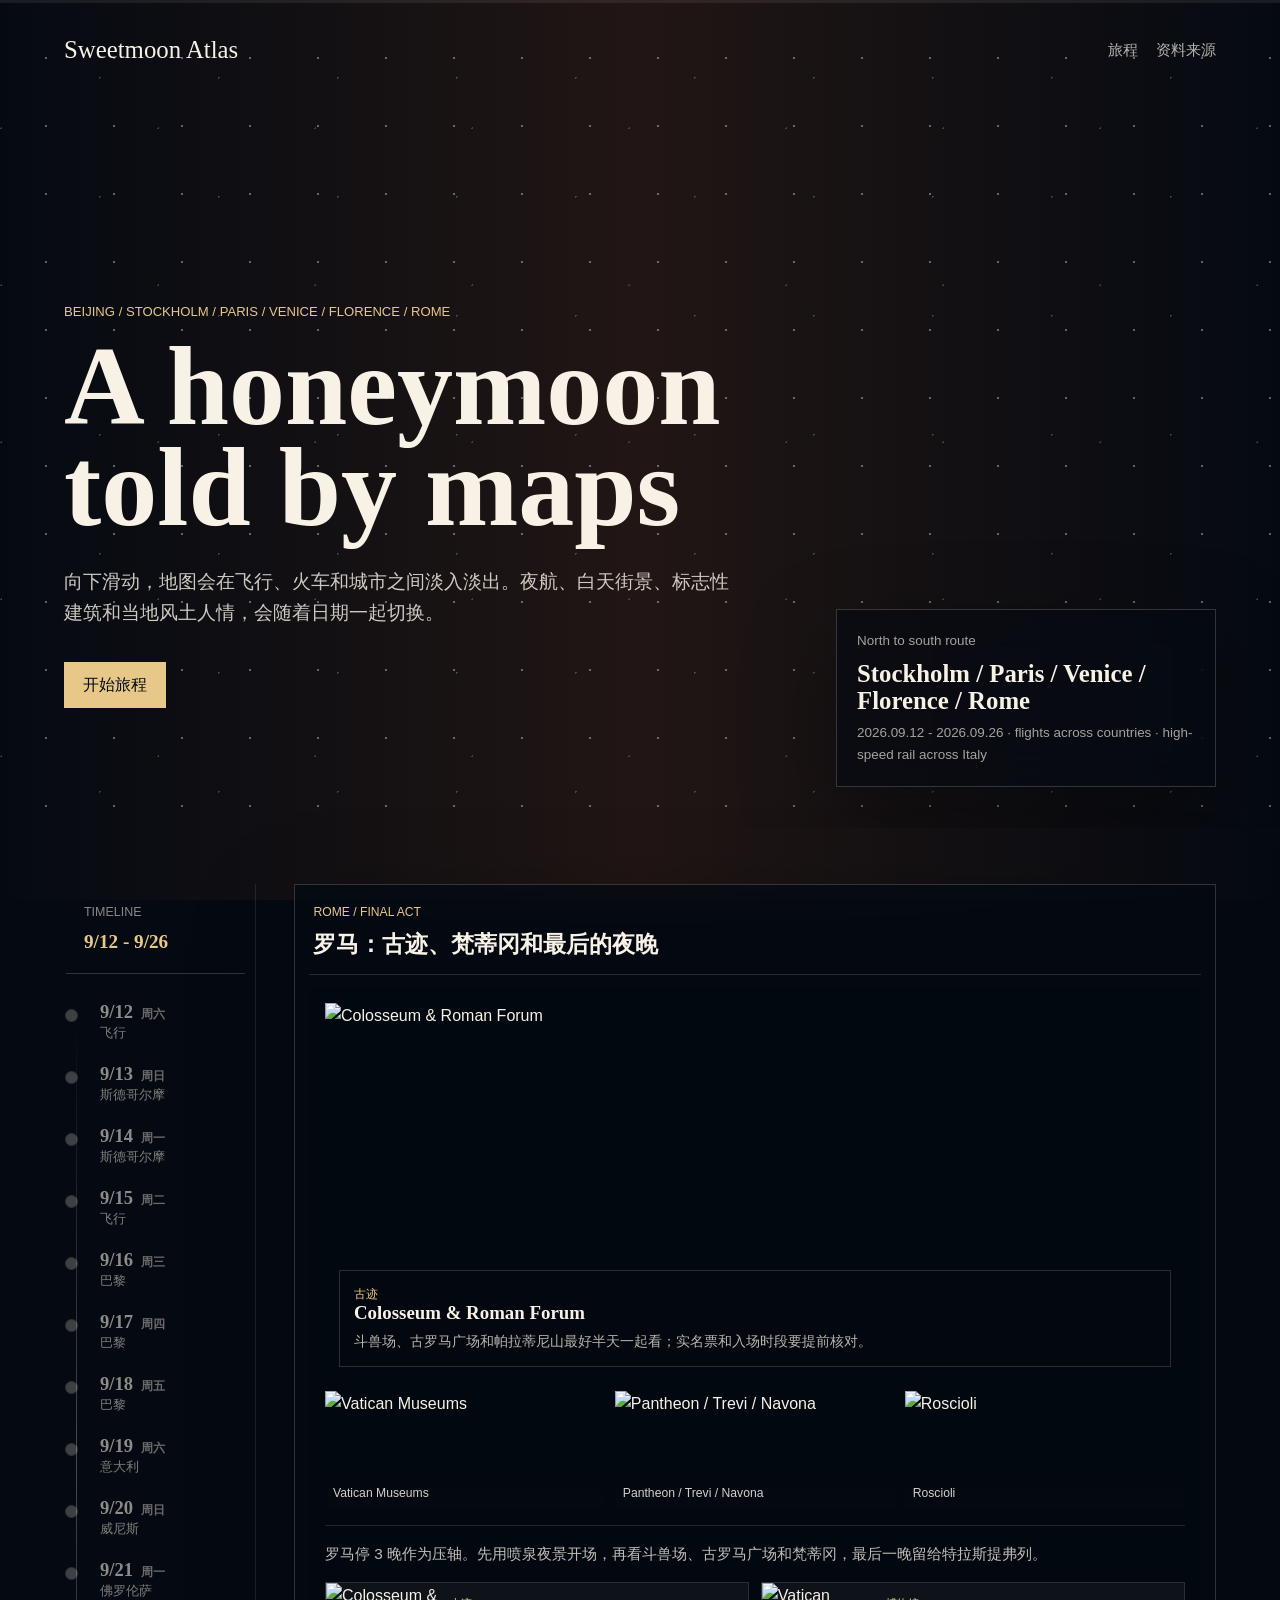
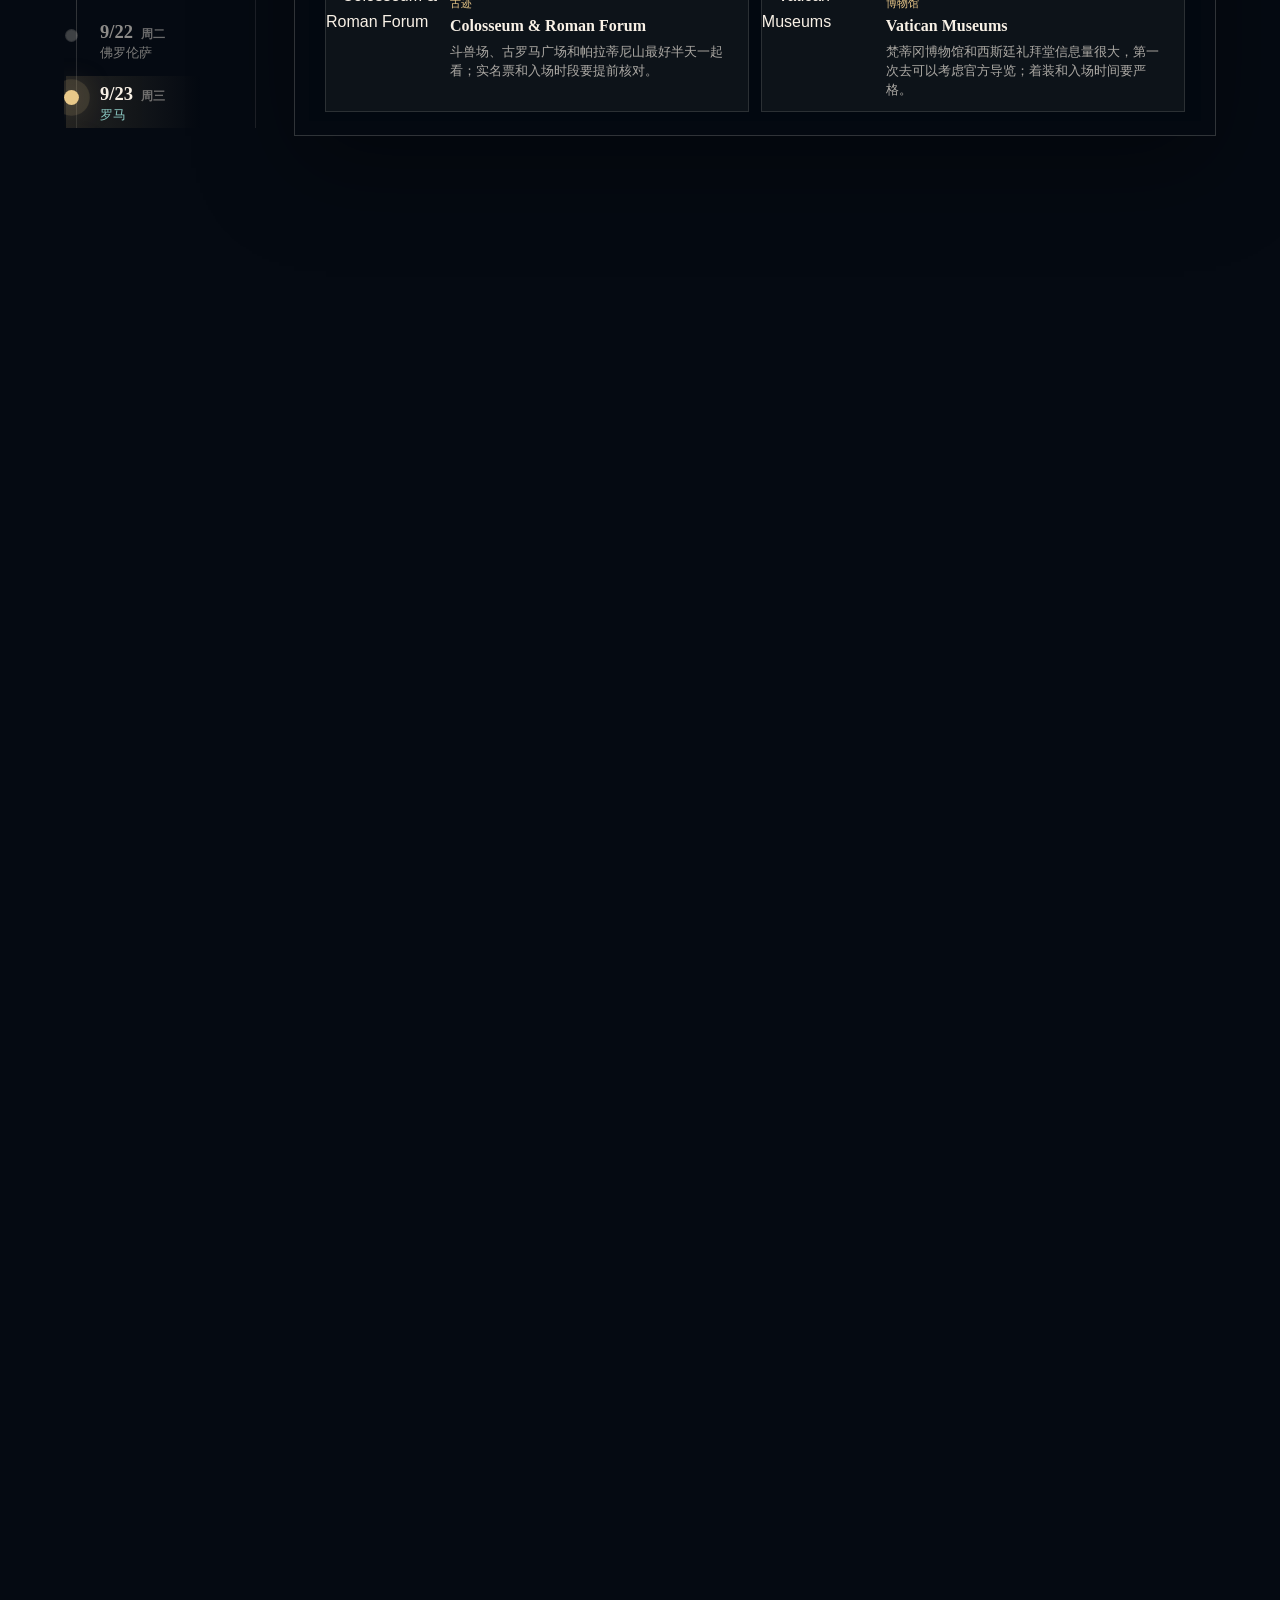
==== commit bb992340: "Refine Sweetmoon single-stage journey layout" ====
--- a/sweetmoon/index.html
+++ b/sweetmoon/index.html
@@ -55,12 +55,17 @@
         <div class="date-list" id="date-list"></div>
       </aside>
 
-      <div class="story-column" id="story-column"></div>
+      <div class="story-column" id="story-column" aria-hidden="true"></div>
 
-      <aside class="stage" aria-label="当前旅程画面">
-        <div class="stage-map" id="stage-map"></div>
-        <div class="stage-media" id="stage-media"></div>
-        <div class="stage-caption" id="stage-caption"></div>
+      <aside class="stage" id="stage-panel" aria-label="当前旅程画面">
+        <header class="stage-panel-header">
+          <span id="stage-kicker">Journey</span>
+          <strong id="stage-title">Sweetmoon Atlas</strong>
+        </header>
+        <div class="stage-content" id="stage-content" aria-live="polite">
+          <div class="stage-map" id="stage-map"></div>
+          <div class="stage-media" id="stage-media"></div>
+        </div>
       </aside>
     </section>
 
--- a/sweetmoon/styles.css
+++ b/sweetmoon/styles.css
@@ -248,7 +248,7 @@
 
 .journey-shell {
   display: grid;
-  grid-template-columns: 168px minmax(420px, 0.82fr) minmax(420px, 1fr);
+  grid-template-columns: minmax(168px, 192px) minmax(0, 1fr);
   gap: clamp(22px, 3vw, 44px);
   align-items: start;
   padding: 56px clamp(22px, 5%, 76px) 120px;
@@ -258,13 +258,14 @@
   position: sticky;
   top: 28px;
   max-height: calc(100svh - 56px);
-  padding: 18px 0;
+  padding: 18px 10px 18px 2px;
   overflow: auto;
+  border-right: 1px solid rgba(248, 241, 230, .1);
 }
 
 .date-rail-header {
-  margin-bottom: 16px;
-  padding-bottom: 14px;
+  margin-bottom: 20px;
+  padding: 0 0 16px 18px;
   border-bottom: 1px solid var(--line);
 }
 
@@ -284,84 +285,124 @@
 }
 
 .date-list {
-  display: grid;
-  gap: 8px;
+  position: relative;
+  display: grid;
+  gap: 4px;
+}
+
+.date-list::before {
+  content: "";
+  position: absolute;
+  top: 15px;
+  bottom: 15px;
+  left: 10px;
+  width: 1px;
+  background: linear-gradient(180deg, transparent, rgba(248, 241, 230, .28), transparent);
 }
 
 .date-node {
   position: relative;
   display: grid;
-  grid-template-columns: 48px 1fr;
-  gap: 10px;
-  align-items: center;
-  min-height: 42px;
-  padding: 0;
+  grid-template-columns: 22px minmax(0, 1fr);
+  gap: 12px;
+  align-items: start;
+  min-height: 58px;
+  padding: 8px 10px 8px 0;
   border: 0;
   background: transparent;
   color: rgba(248, 241, 230, .56);
   text-align: left;
   cursor: pointer;
-}
-
-.date-node::before {
-  content: "";
-  width: 9px;
-  height: 9px;
-  justify-self: center;
+  transition: color .24s ease, background .24s ease, transform .24s ease;
+}
+
+.date-marker {
+  position: relative;
+  z-index: 1;
+  width: 11px;
+  height: 11px;
+  margin-top: 8px;
+  justify-self: start;
   border-radius: 50%;
   background: rgba(248, 241, 230, .24);
   box-shadow: 0 0 0 1px rgba(248, 241, 230, .18);
   transition: background .2s ease, transform .2s ease, box-shadow .2s ease;
 }
 
-.date-node span {
-  grid-column: 2;
-  grid-row: 1;
+.date-copy {
+  display: grid;
+  grid-template-columns: auto 1fr;
+  gap: 2px 8px;
+  min-width: 0;
+}
+
+.date-value {
   color: inherit;
+  font-family: Georgia, "Times New Roman", serif;
+  font-size: 1.16rem;
   font-weight: 700;
-}
-
-.date-node strong {
-  grid-column: 2;
-  grid-row: 1;
-  justify-self: end;
+  line-height: 1.1;
+}
+
+.date-copy strong {
+  align-self: end;
   color: rgba(248, 241, 230, .42);
   font-size: .78rem;
+  line-height: 1.25;
+}
+
+.date-copy em {
+  grid-column: 1 / -1;
+  overflow: hidden;
+  color: rgba(248, 241, 230, .5);
+  font-size: .8rem;
+  font-style: normal;
+  line-height: 1.25;
+  text-overflow: ellipsis;
+  white-space: nowrap;
 }
 
 .date-node.is-active {
   color: var(--ivory);
-}
-
-.date-node.is-active::before {
+  background: linear-gradient(90deg, rgba(232, 200, 137, .13), transparent 76%);
+}
+
+.date-node.is-active .date-marker {
   background: var(--gold);
   transform: scale(1.35);
   box-shadow: 0 0 0 8px rgba(232, 200, 137, .12), 0 0 22px rgba(232, 200, 137, .5);
 }
 
+.date-node.is-active .date-copy em {
+  color: var(--aqua);
+}
+
+.date-node:hover .date-copy em {
+  color: rgba(248, 241, 230, .78);
+}
+
 .story-column {
-  display: grid;
-  gap: 26px;
+  grid-column: 2;
+  grid-row: 1;
+  z-index: 0;
+  display: grid;
+  gap: 14svh;
+  min-width: 0;
+  pointer-events: none;
 }
 
 .story-scene {
-  min-height: 82svh;
-  padding: clamp(28px, 3vw, 42px);
-  border-top: 1px solid var(--line);
-  background:
-    linear-gradient(180deg, rgba(7, 14, 25, .58), rgba(7, 14, 25, .34));
-  backdrop-filter: blur(16px);
-  opacity: .48;
-  transform: translateY(18px);
-  transition: opacity .45s ease, transform .45s ease, border-color .45s ease, background .45s ease;
+  min-height: 88svh;
+  padding: 0;
+  border: 0;
+  background: transparent;
+  opacity: 0;
+  transform: none;
+  visibility: hidden;
 }
 
 .story-scene.is-active {
-  opacity: 1;
-  transform: translateY(0);
-  border-color: rgba(232, 200, 137, .5);
-  background:
-    linear-gradient(180deg, rgba(7, 14, 25, .84), rgba(7, 14, 25, .54));
+  opacity: 0;
 }
 
 .story-scene h2 {
@@ -379,23 +420,41 @@
   font-size: 1.06rem;
 }
 
-.scene-images {
-  display: grid;
-  grid-template-columns: 1.35fr .9fr;
+.scene-highlights {
+  display: grid;
   gap: 10px;
   margin-top: 28px;
 }
 
-.scene-images img {
-  width: 100%;
-  height: 180px;
-  object-fit: cover;
-  border: 1px solid rgba(248, 241, 230, .18);
-}
-
-.scene-images img:first-child {
-  grid-row: span 2;
-  height: 370px;
+.highlight-item {
+  display: grid;
+  grid-template-columns: 86px minmax(0, 1fr);
+  gap: 14px;
+  padding: 13px 0;
+  border-top: 1px solid rgba(248, 241, 230, .12);
+}
+
+.highlight-item span,
+.media-hero figcaption span {
+  display: block;
+  color: var(--gold);
+  font-size: .72rem;
+  text-transform: uppercase;
+}
+
+.highlight-item strong,
+.media-hero figcaption strong {
+  display: block;
+  font-family: Georgia, "Times New Roman", serif;
+  font-size: 1.18rem;
+  line-height: 1.1;
+}
+
+.highlight-item p {
+  margin: 7px 0 0;
+  color: rgba(248, 241, 230, .78);
+  font-size: .92rem;
+  line-height: 1.5;
 }
 
 .scene-sections {
@@ -437,46 +496,104 @@
 
 .stage {
   position: sticky;
+  grid-column: 2;
+  grid-row: 1;
+  z-index: 2;
   top: 24px;
+  display: grid;
+  grid-template-rows: auto minmax(0, 1fr);
+  gap: 12px;
+  width: 100%;
+  min-width: 0;
   height: calc(100svh - 48px);
   min-height: 620px;
-  overflow: hidden;
+  padding: 14px;
   border: 1px solid var(--line);
   background: rgba(5, 10, 18, .74);
   backdrop-filter: blur(20px);
   box-shadow: var(--shadow);
 }
 
+.stage.is-switching .stage-panel-header {
+  opacity: .42;
+  transform: translateY(4px);
+}
+
+.stage-panel-header {
+  display: grid;
+  gap: 7px;
+  min-height: 76px;
+  padding: 4px 4px 14px;
+  border-bottom: 1px solid rgba(248, 241, 230, .14);
+  transition: opacity .32s ease, transform .32s ease;
+}
+
+.stage-panel-header span {
+  color: var(--gold);
+  font-size: .76rem;
+  text-transform: uppercase;
+}
+
+.stage-panel-header strong {
+  display: block;
+  max-width: 92%;
+  font-family: Georgia, "Times New Roman", serif;
+  font-size: 1.45rem;
+  line-height: 1.08;
+}
+
+.stage-content {
+  position: relative;
+  min-height: 0;
+  overflow: hidden;
+  background: rgba(5, 10, 18, .38);
+  opacity: 1;
+  transform: translateY(0);
+  transition: opacity .32s ease, transform .32s ease, filter .32s ease;
+  will-change: opacity, transform, filter;
+}
+
+.stage-content.is-switching {
+  opacity: 0;
+  transform: translateY(10px) scale(.992);
+  filter: blur(6px);
+}
+
 .stage-map,
 .stage-media {
-  position: absolute;
-  inset: 0;
-  opacity: 0;
-  pointer-events: none;
-  transition: opacity .7s ease, transform .7s ease;
-}
-
-.stage-map.is-visible,
+  display: none;
+  width: 100%;
+  height: 100%;
+  min-height: 0;
+}
+
+.stage-map.is-visible {
+  display: block;
+}
+
+.stage-map {
+  background: var(--deep);
+}
+
 .stage-media.is-visible {
-  opacity: 1;
-  transform: translateY(0);
-  pointer-events: auto;
-}
-
-.stage-map {
-  transform: translateY(16px);
-  background: var(--deep);
-}
-
-.stage-media {
-  display: grid;
-  grid-template-rows: minmax(0, 1fr) auto;
+  display: block;
+  overflow: auto;
+  padding: 16px;
+  scrollbar-color: rgba(232, 200, 137, .55) rgba(248, 241, 230, .08);
+  scrollbar-width: thin;
+}
+
+.stage-media-grid {
+  display: grid;
+  grid-template-columns: 1fr;
   gap: 10px;
-  padding: 14px;
-  transform: translateY(-16px);
+  min-height: 0;
 }
 
 .media-hero {
+  position: relative;
+  margin: 0;
+  height: clamp(300px, 42svh, 430px);
   min-height: 0;
   overflow: hidden;
 }
@@ -484,47 +601,150 @@
 .media-hero img {
   width: 100%;
   height: 100%;
-  min-height: 420px;
+  min-height: 0;
   object-fit: cover;
 }
 
+.media-hero figcaption {
+  position: absolute;
+  left: 14px;
+  right: 14px;
+  bottom: 14px;
+  padding: 14px;
+  border: 1px solid rgba(248, 241, 230, .16);
+  background: rgba(5, 10, 18, .66);
+  backdrop-filter: blur(16px);
+}
+
+.media-hero figcaption p {
+  margin: 8px 0 0;
+  color: rgba(248, 241, 230, .74);
+  font-size: .86rem;
+  line-height: 1.45;
+}
+
 .media-stack {
   display: grid;
-  grid-template-columns: repeat(3, 1fr);
+  grid-template-columns: repeat(3, minmax(0, 1fr));
   gap: 10px;
+  min-height: 0;
+}
+
+.media-stack figure {
+  position: relative;
+  margin: 0;
+  overflow: hidden;
 }
 
 .media-stack img {
   width: 100%;
-  height: 120px;
+  height: 118px;
+  min-height: 0;
   object-fit: cover;
 }
 
-.stage-caption {
+.media-stack figcaption {
   position: absolute;
-  left: 18px;
-  right: 18px;
-  bottom: 18px;
-  z-index: 500;
-  padding: 14px 16px;
-  border: 1px solid rgba(248, 241, 230, .18);
-  background: rgba(5, 10, 18, .68);
-  backdrop-filter: blur(18px);
-}
-
-.stage-caption span {
+  inset: auto 0 0;
+  padding: 8px;
+  background: linear-gradient(180deg, transparent, rgba(5, 10, 18, .88));
+  color: rgba(248, 241, 230, .86);
+  font-size: .76rem;
+  line-height: 1.2;
+}
+
+.stage-summary {
+  margin: 16px 0 0;
+  padding: 15px 0 0;
+  border-top: 1px solid rgba(248, 241, 230, .12);
+  color: rgba(248, 241, 230, .78);
+  font-size: .96rem;
+  line-height: 1.65;
+}
+
+.stage-highlights {
+  display: grid;
+  grid-template-columns: repeat(2, minmax(0, 1fr));
+  gap: 12px;
+  margin-top: 16px;
+}
+
+.stage-highlight {
+  display: grid;
+  grid-template-columns: 112px minmax(0, 1fr);
+  min-width: 0;
+  overflow: hidden;
+  border: 1px solid rgba(248, 241, 230, .13);
+  background: rgba(248, 241, 230, .045);
+}
+
+.stage-highlight img {
+  width: 100%;
+  height: 100%;
+  min-height: 116px;
+  object-fit: cover;
+}
+
+.stage-highlight div {
+  min-width: 0;
+  padding: 12px;
+}
+
+.stage-highlight span {
   display: block;
   color: var(--gold);
-  font-size: .78rem;
+  font-size: .68rem;
   text-transform: uppercase;
 }
 
-.stage-caption strong {
+.stage-highlight strong {
   display: block;
   margin-top: 4px;
   font-family: Georgia, "Times New Roman", serif;
-  font-size: 1.35rem;
-  line-height: 1.12;
+  font-size: 1rem;
+  line-height: 1.15;
+}
+
+.stage-highlight p {
+  margin: 7px 0 0;
+  color: rgba(248, 241, 230, .68);
+  font-size: .82rem;
+  line-height: 1.45;
+}
+
+.stage-sections,
+.stage-tips {
+  display: grid;
+  gap: 12px;
+  margin-top: 16px;
+}
+
+.stage-sections section,
+.stage-tips {
+  padding: 14px;
+  border: 1px solid rgba(248, 241, 230, .12);
+  background: rgba(5, 10, 18, .28);
+}
+
+.stage-sections h3,
+.stage-tips h3 {
+  margin: 0 0 9px;
+  color: var(--gold);
+  font-size: .92rem;
+}
+
+.stage-sections ul,
+.stage-tips ul {
+  margin: 0;
+  padding-left: 18px;
+  color: rgba(248, 241, 230, .72);
+  font-size: .88rem;
+  line-height: 1.55;
+}
+
+.stage-sections li + li,
+.stage-tips li + li {
+  margin-top: 7px;
 }
 
 .leaflet-container {
@@ -675,25 +895,18 @@
 
 @media (max-width: 1180px) {
   .journey-shell {
-    grid-template-columns: 138px minmax(0, 1fr);
+    grid-template-columns: 132px minmax(0, 1fr);
+    gap: 20px;
+    padding-inline: 32px;
   }
 
   .stage {
-    grid-column: 2;
-    grid-row: 1;
-    position: sticky;
-    top: 0;
-    height: 440px;
-    min-height: 440px;
-    z-index: 20;
-  }
-
-  .story-column {
-    grid-column: 2;
-  }
-}
-
-@media (max-width: 760px) {
+    height: calc(100svh - 36px);
+    min-height: 560px;
+  }
+}
+
+@media (max-width: 900px) {
   .hero {
     min-height: 92svh;
     padding: 26px 20px;
@@ -723,23 +936,36 @@
   }
 
   .journey-shell {
-    display: block;
+    display: flex;
+    flex-direction: column;
     padding: 0 18px 72px;
   }
 
+  .journey-shell > * {
+    min-width: 0;
+  }
+
   .date-rail {
+    order: 1;
     position: sticky;
-    top: 3px;
+    top: 0;
     z-index: 40;
     max-height: none;
+    min-width: 0;
+    max-width: calc(100% + 36px);
     margin: 0 -18px;
-    padding: 12px 18px;
+    padding: 8px 14px 9px;
     overflow-x: auto;
     overflow-y: hidden;
-    background: rgba(5, 10, 18, .88);
-    backdrop-filter: blur(18px);
+    background: rgba(5, 10, 18, .9);
+    backdrop-filter: blur(20px);
     border-top: 1px solid var(--line);
     border-bottom: 1px solid var(--line);
+    scrollbar-width: none;
+  }
+
+  .date-rail::-webkit-scrollbar {
+    display: none;
   }
 
   .date-rail-header {
@@ -748,59 +974,147 @@
 
   .date-list {
     display: flex;
-    gap: 12px;
+    gap: 8px;
     min-width: max-content;
   }
 
+  .date-list::before {
+    display: none;
+  }
+
   .date-node {
+    display: grid;
+    grid-template-columns: 1fr;
+    gap: 4px;
+    min-width: 70px;
+    min-height: 54px;
+    padding: 5px 7px;
+    border: 1px solid rgba(248, 241, 230, .12);
+    background: rgba(248, 241, 230, .04);
+    text-align: center;
+  }
+
+  .date-marker {
     display: block;
-    min-width: 54px;
-    min-height: 46px;
-    text-align: center;
-  }
-
-  .date-node::before {
+    width: 7px;
+    height: 7px;
+    margin: 0 auto;
+    justify-self: center;
+  }
+
+  .date-copy {
     display: block;
-    margin: 0 auto 5px;
-  }
-
-  .date-node span,
-  .date-node strong {
+  }
+
+  .date-value,
+  .date-copy strong,
+  .date-copy em {
     display: block;
   }
 
+  .date-value {
+    font-size: .98rem;
+  }
+
+  .date-copy strong {
+    font-size: .68rem;
+  }
+
+  .date-copy em {
+    max-width: 58px;
+    margin: 0 auto;
+    font-size: .68rem;
+  }
+
+  .date-node.is-active {
+    border-color: rgba(232, 200, 137, .46);
+    background: rgba(232, 200, 137, .1);
+  }
+
+  .date-node.is-active .date-marker {
+    transform: scale(1.15);
+    box-shadow: 0 0 0 5px rgba(232, 200, 137, .12), 0 0 16px rgba(232, 200, 137, .5);
+  }
+
   .stage {
+    order: 2;
     position: sticky;
-    top: 74px;
+    top: 78px;
     z-index: 30;
-    height: 390px;
-    min-height: 390px;
+    width: calc(100% + 36px);
+    max-width: calc(100% + 36px);
+    height: 360px;
+    min-height: 360px;
     margin: 0 -18px 22px;
+    padding: 10px;
     border-left: 0;
     border-right: 0;
   }
 
+  .stage-panel-header {
+    min-height: 60px;
+    padding: 2px 2px 10px;
+  }
+
+  .stage-panel-header span {
+    font-size: .66rem;
+  }
+
+  .stage-panel-header strong {
+    font-size: 1.06rem;
+  }
+
   .story-scene {
-    min-height: auto;
-    padding: 36px 20px;
-    margin-bottom: 18px;
-  }
-
-  .story-scene h2 {
-    font-size: 2.45rem;
-  }
-
-  .scene-images {
+    min-height: 84svh;
+    padding: 0;
+    margin-bottom: 0;
+  }
+
+  .story-column {
+    order: 3;
+  }
+
+  .stage-media.is-visible {
+    padding: 10px;
+  }
+
+  .stage-media-grid {
     grid-template-columns: 1fr;
-  }
-
-  .scene-images img,
-  .scene-images img:first-child {
-    height: 220px;
-  }
-
-  .media-hero img {
-    min-height: 260px;
+    min-height: 0;
+  }
+
+  .stage-highlights {
+    grid-template-columns: 1fr;
+  }
+
+  .stage-highlight {
+    grid-template-columns: 96px minmax(0, 1fr);
+  }
+
+  .media-hero {
+    height: 260px;
+  }
+
+  .highlight-item {
+    grid-template-columns: 1fr;
+    gap: 6px;
+  }
+
+  .media-hero figcaption {
+    left: 10px;
+    right: 10px;
+    bottom: 10px;
+    padding: 10px;
+  }
+
+  .media-hero figcaption strong {
+    font-size: 1rem;
+  }
+
+  .media-hero figcaption p {
+    max-height: 3.9em;
+    overflow: hidden;
+    font-size: .76rem;
   }
 
   .media-stack {
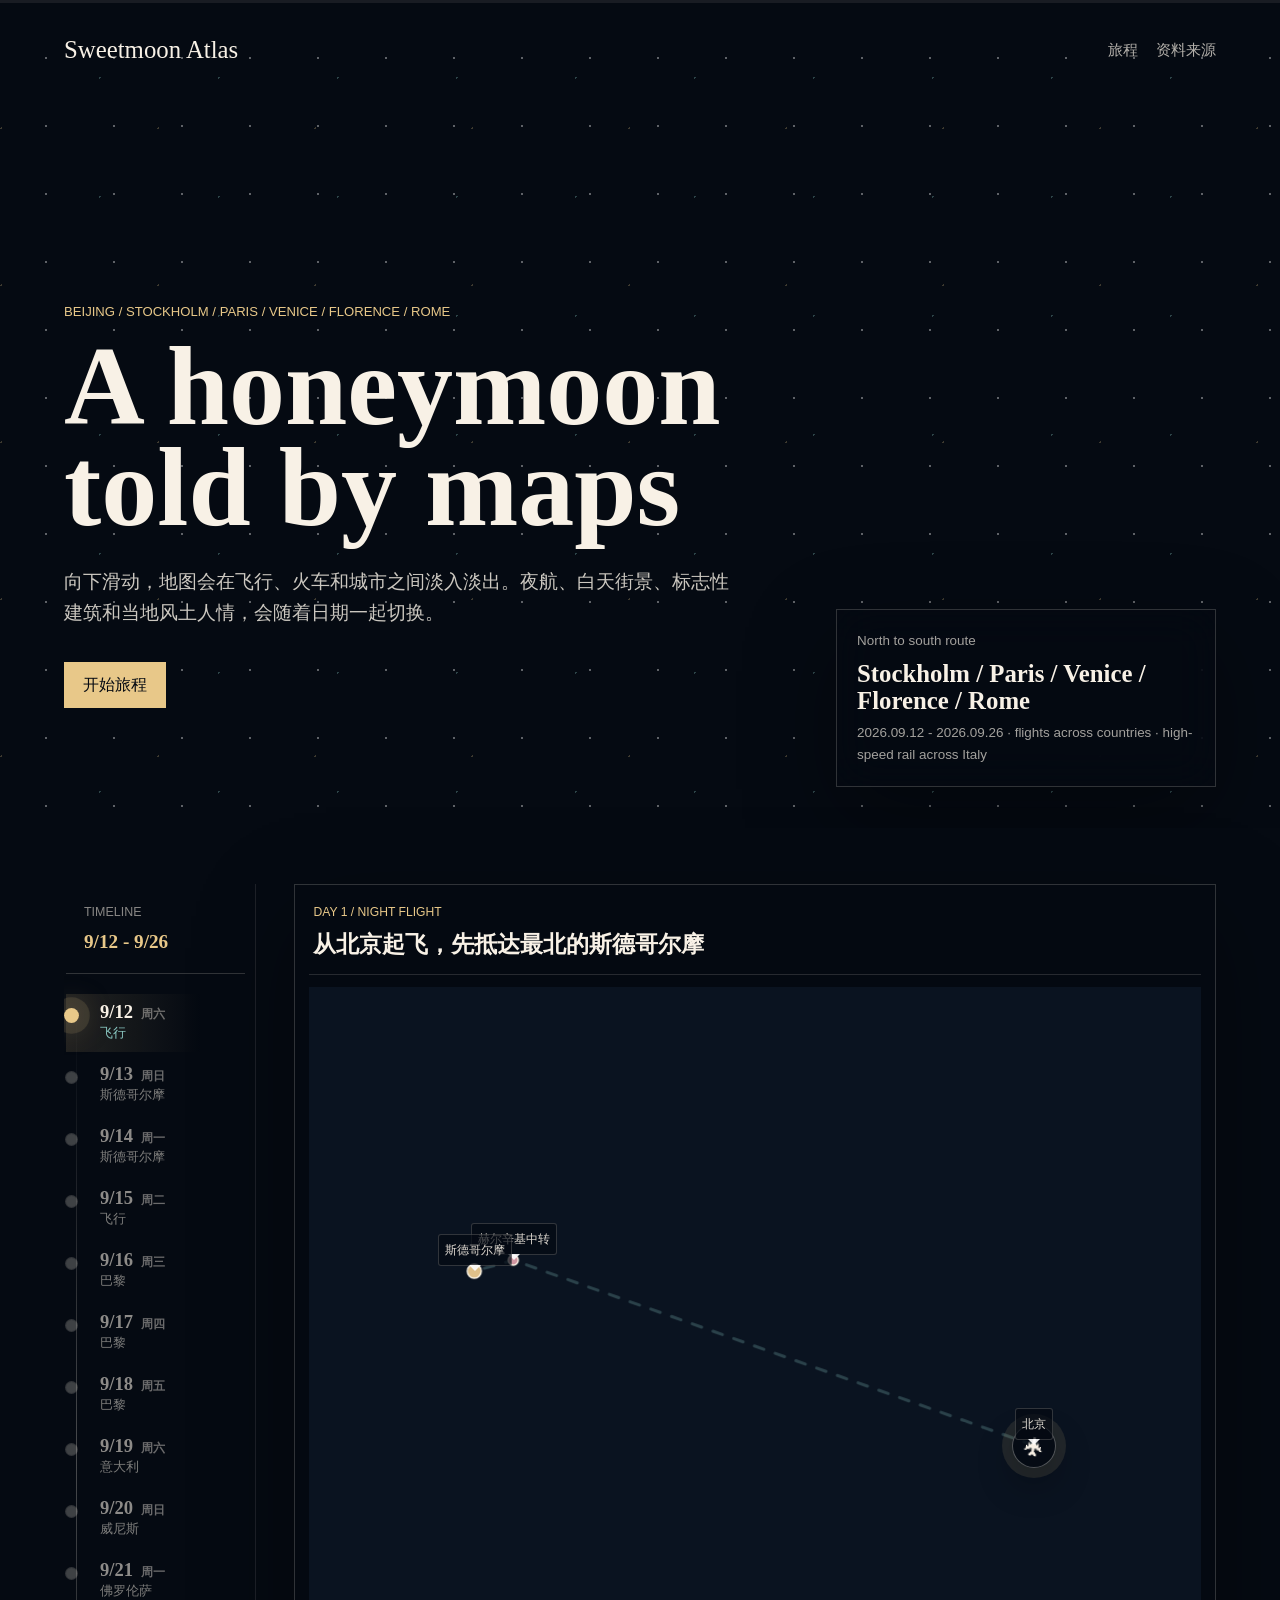
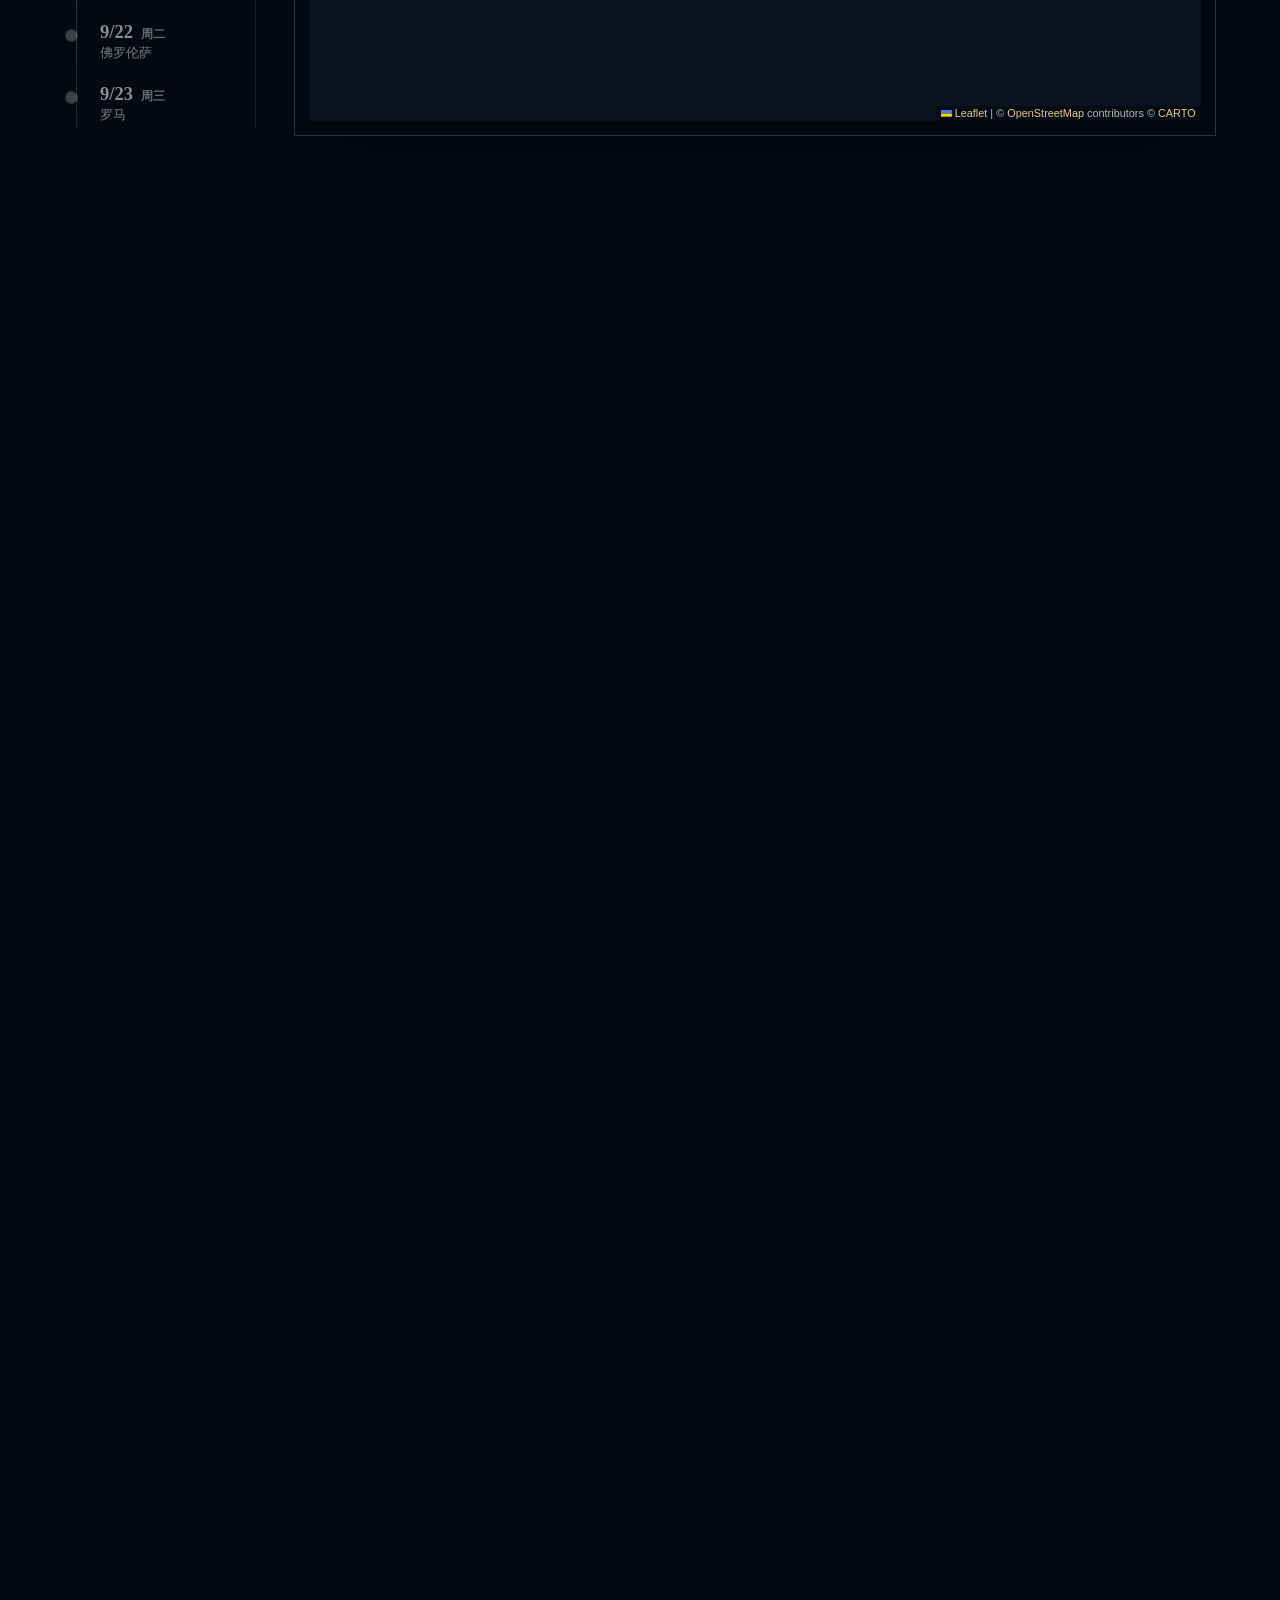
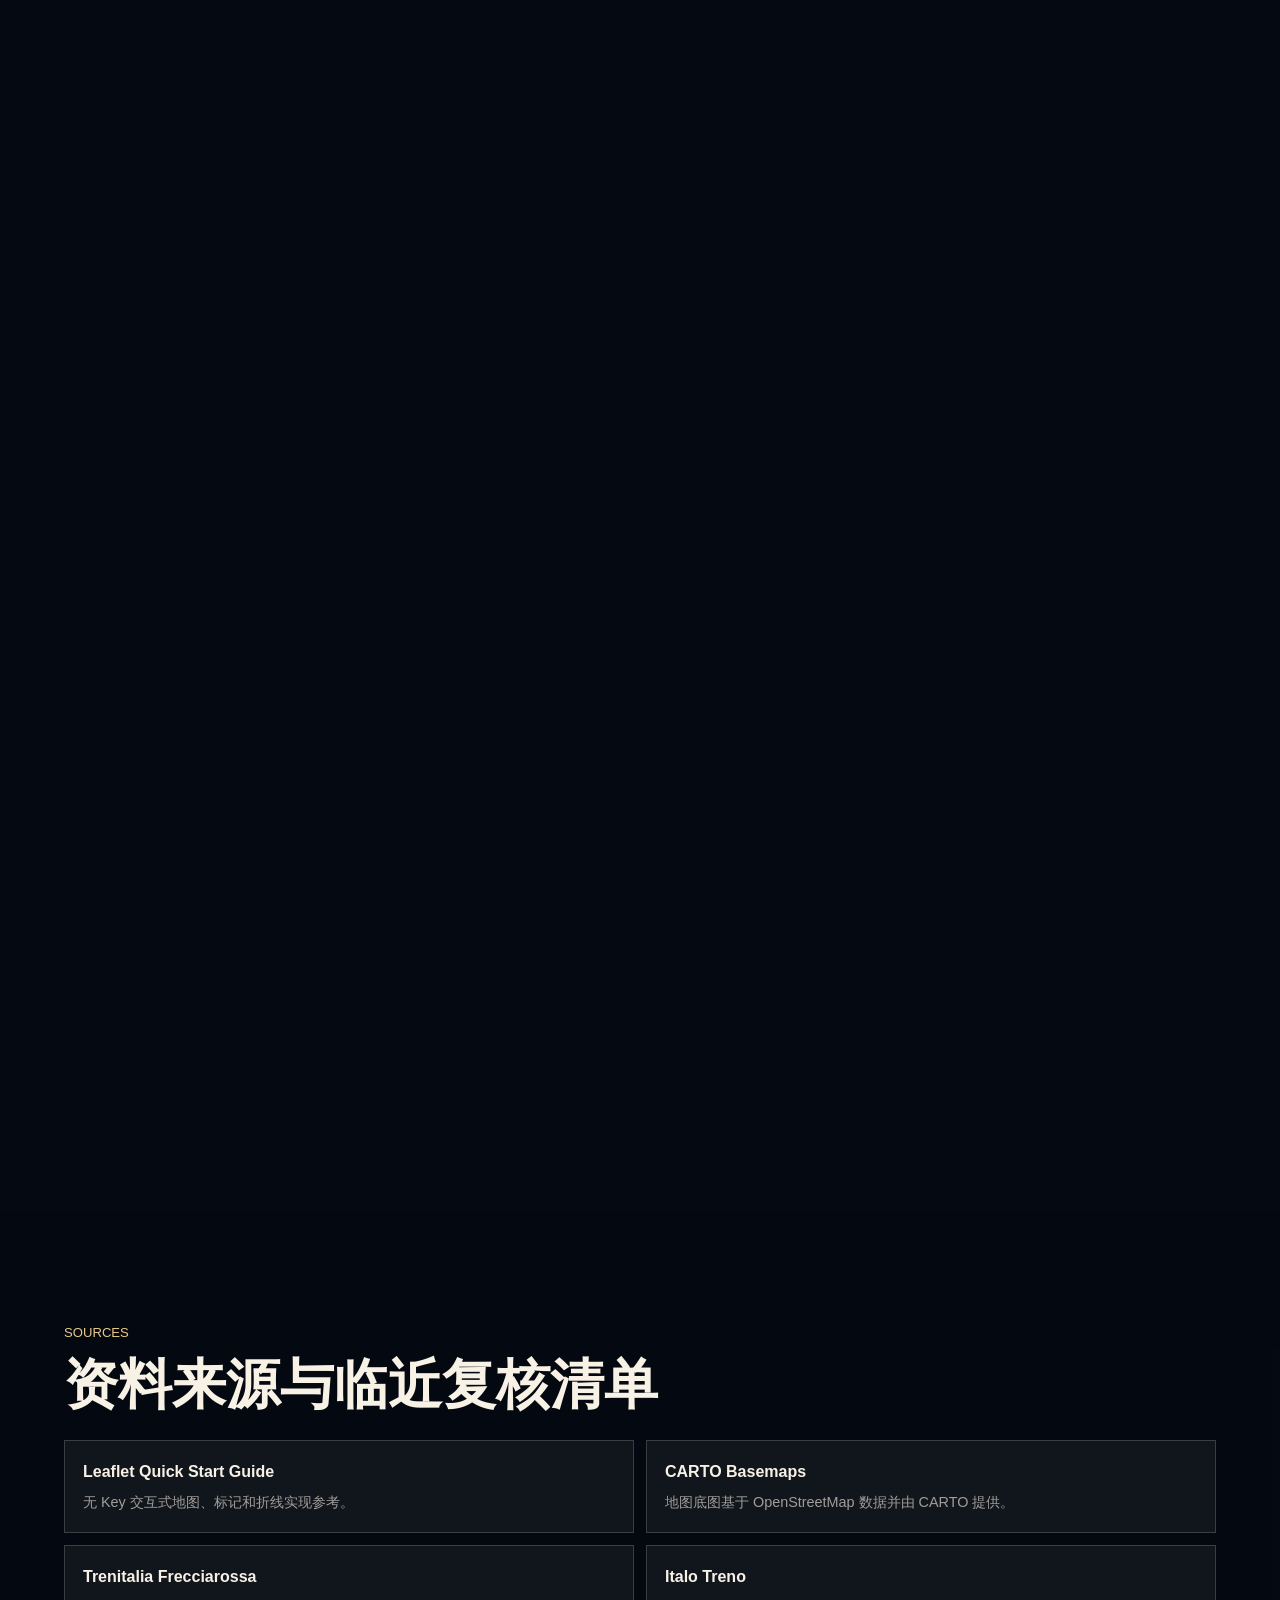
==== commit cbfc653e: "Smooth Sweetmoon journey scrolling" ====
--- a/sweetmoon/index.html
+++ b/sweetmoon/index.html
@@ -9,7 +9,7 @@
   <link rel="preconnect" href="https://images.unsplash.com">
   <link rel="preconnect" href="https://basemaps.cartocdn.com">
   <link rel="stylesheet" href="vendor/leaflet/leaflet.css">
-  <link rel="stylesheet" href="styles.css">
+  <link rel="stylesheet" href="styles.css?v=20260601-scrollfix6">
 </head>
 <body>
   <div class="ambient" aria-hidden="true">
@@ -82,6 +82,6 @@
   </footer>
 
   <script src="vendor/leaflet/leaflet.js"></script>
-  <script src="app.js" defer></script>
+  <script src="app.js?v=20260601-scrollfix6" defer></script>
 </body>
 </html>
--- a/sweetmoon/styles.css
+++ b/sweetmoon/styles.css
@@ -386,7 +386,7 @@
   grid-row: 1;
   z-index: 0;
   display: grid;
-  gap: 14svh;
+  gap: 0;
   min-width: 0;
   pointer-events: none;
 }
@@ -550,6 +550,7 @@
   opacity: 1;
   transform: translateY(0);
   transition: opacity .32s ease, transform .32s ease, filter .32s ease;
+  isolation: isolate;
   will-change: opacity, transform, filter;
 }
 
@@ -561,26 +562,41 @@
 
 .stage-map,
 .stage-media {
-  display: none;
+  position: absolute;
+  inset: 0;
+  display: block;
   width: 100%;
   height: 100%;
   min-height: 0;
-}
-
-.stage-map.is-visible {
-  display: block;
+  opacity: 0;
+  pointer-events: none;
+  transform: translateY(10px) scale(.992);
+  transition: opacity .44s ease, transform .44s ease, filter .44s ease;
+  filter: blur(7px);
+  will-change: opacity, transform, filter;
 }
 
 .stage-map {
   background: var(--deep);
 }
 
+.stage-map.is-visible,
 .stage-media.is-visible {
-  display: block;
-  overflow: auto;
+  z-index: 2;
+  opacity: 1;
+  pointer-events: none;
+  transform: translateY(0) scale(1);
+  filter: none;
+}
+
+.stage-media {
+  overflow: hidden;
   padding: 16px;
-  scrollbar-color: rgba(232, 200, 137, .55) rgba(248, 241, 230, .08);
-  scrollbar-width: thin;
+  scrollbar-width: none;
+}
+
+.stage-media::-webkit-scrollbar {
+  display: none;
 }
 
 .stage-media-grid {
@@ -588,6 +604,10 @@
   grid-template-columns: 1fr;
   gap: 10px;
   min-height: 0;
+}
+
+.stage-media.is-refreshing > * {
+  animation: mediaReveal .38s ease both;
 }
 
 .media-hero {
@@ -771,15 +791,23 @@
 }
 
 .route-line {
+  transition: stroke-dashoffset .15s linear;
+}
+
+.route-base {
+  filter: none;
+}
+
+.route-progress {
   filter: drop-shadow(0 0 12px rgba(232, 200, 137, .55));
   animation: routeDash 1.5s linear infinite;
 }
 
-.route-flight {
+.route-progress.route-flight {
   filter: drop-shadow(0 0 14px rgba(139, 201, 195, .65));
 }
 
-.route-local {
+.route-progress.route-local {
   filter: drop-shadow(0 0 12px rgba(217, 155, 165, .62));
 }
 
@@ -791,6 +819,7 @@
 }
 
 .vehicle-icon {
+  --vehicle-angle: 0deg;
   display: grid;
   place-items: center;
   width: 44px;
@@ -803,8 +832,19 @@
   font-size: 1.25rem;
 }
 
-.vehicle-flight {
-  transform: rotate(24deg);
+.vehicle-symbol {
+  display: block;
+  transform: rotate(var(--vehicle-angle));
+  transition: transform .12s linear;
+  will-change: transform;
+}
+
+.vehicle-flight .vehicle-symbol {
+  transform: rotate(calc(var(--vehicle-angle) - 45deg));
+}
+
+.vehicle-local .vehicle-symbol {
+  transform: none;
 }
 
 .map-fallback {
@@ -876,6 +916,20 @@
 @keyframes routeDash {
   to {
     stroke-dashoffset: -28;
+  }
+}
+
+@keyframes mediaReveal {
+  from {
+    opacity: .76;
+    transform: translateY(8px);
+    filter: blur(5px);
+  }
+
+  to {
+    opacity: 1;
+    transform: translateY(0);
+    filter: none;
   }
 }
 
@@ -1043,12 +1097,14 @@
     z-index: 30;
     width: calc(100% + 36px);
     max-width: calc(100% + 36px);
-    height: 360px;
-    min-height: 360px;
+    height: calc(100svh - 98px);
+    min-height: 520px;
+    max-height: 760px;
     margin: 0 -18px 22px;
     padding: 10px;
     border-left: 0;
     border-right: 0;
+    touch-action: pan-y;
   }
 
   .stage-panel-header {
@@ -1065,22 +1121,44 @@
   }
 
   .story-scene {
-    min-height: 84svh;
+    min-height: 108svh;
     padding: 0;
     margin-bottom: 0;
   }
 
   .story-column {
     order: 3;
-  }
-
-  .stage-media.is-visible {
+    gap: 0;
+  }
+
+  .stage-media {
+    overflow: hidden;
     padding: 10px;
+    scrollbar-width: none;
+  }
+
+  .stage-media::-webkit-scrollbar {
+    display: none;
   }
 
   .stage-media-grid {
     grid-template-columns: 1fr;
     min-height: 0;
+  }
+
+  .stage-content,
+  .stage-map,
+  .stage-media {
+    touch-action: pan-y;
+  }
+
+  .stage-map,
+  .stage-map.is-visible {
+    pointer-events: none;
+  }
+
+  .stage-map .leaflet-control-container {
+    display: none;
   }
 
   .stage-highlights {
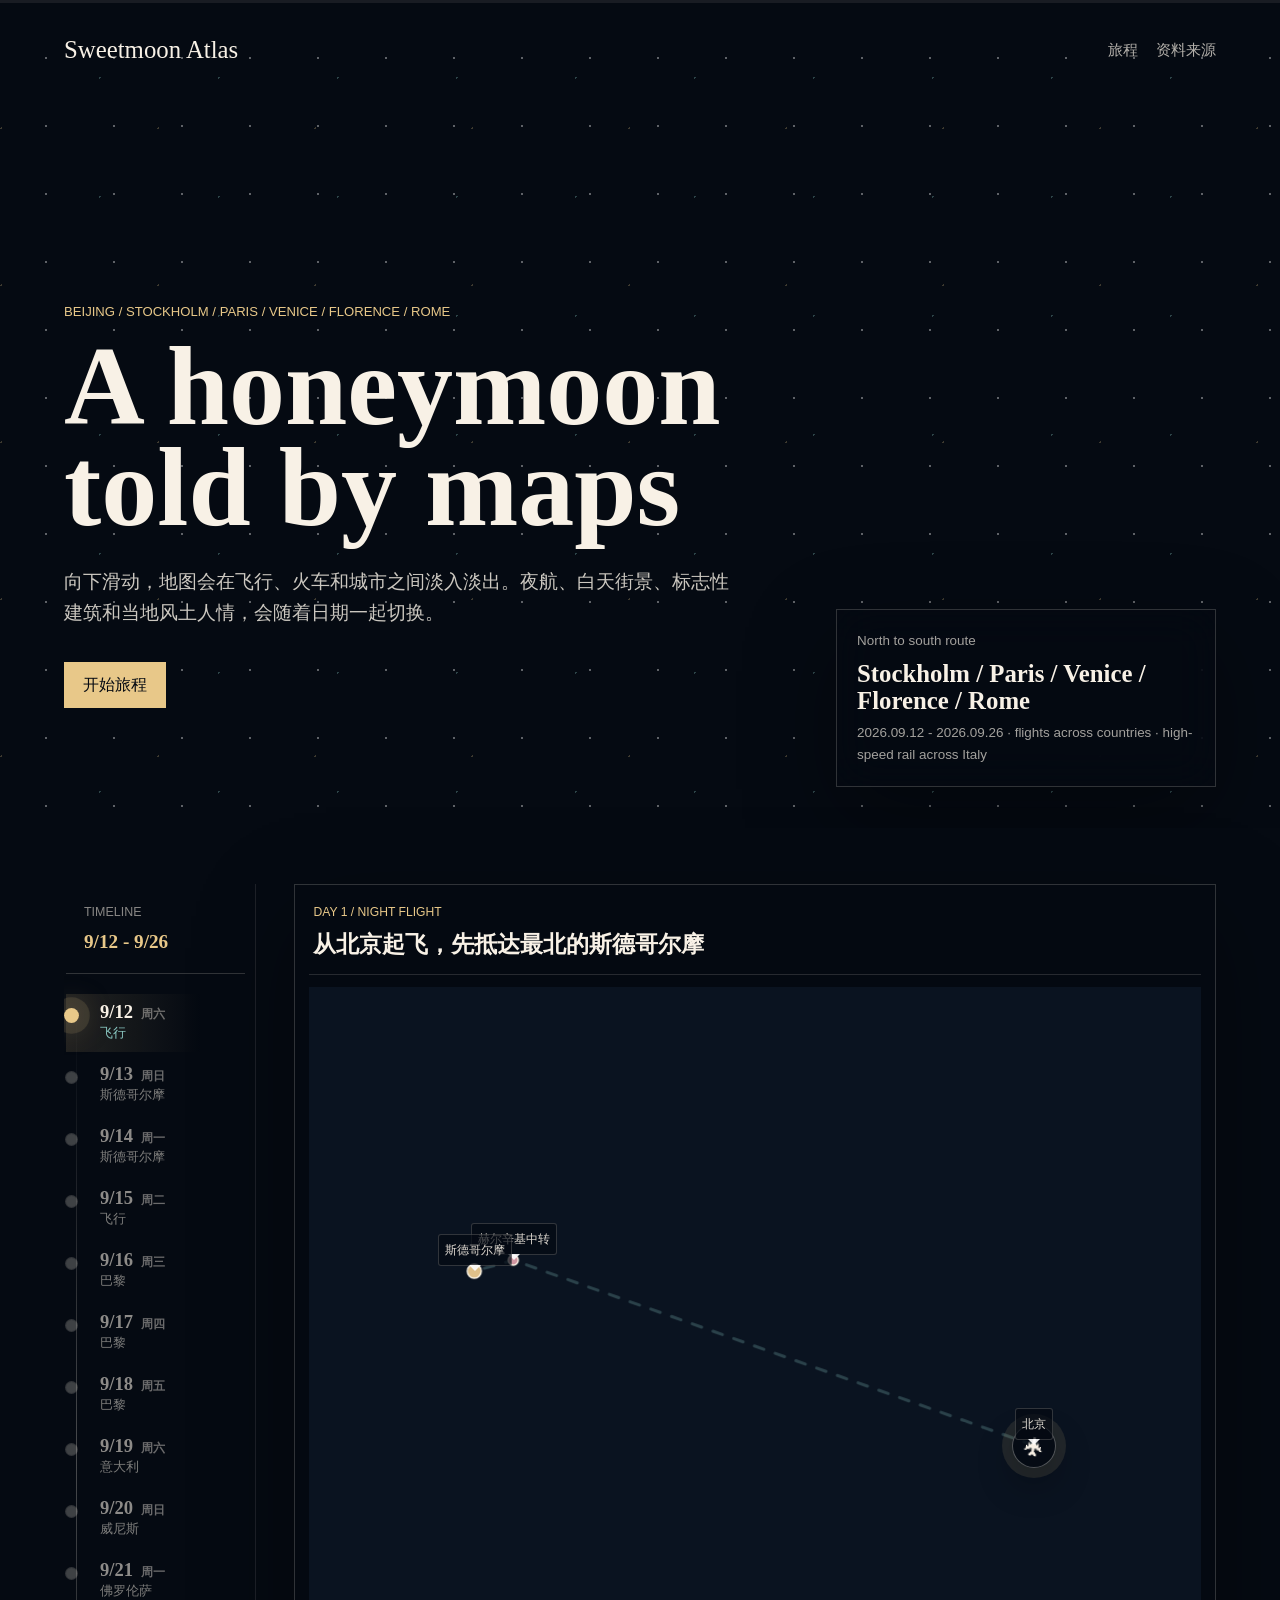
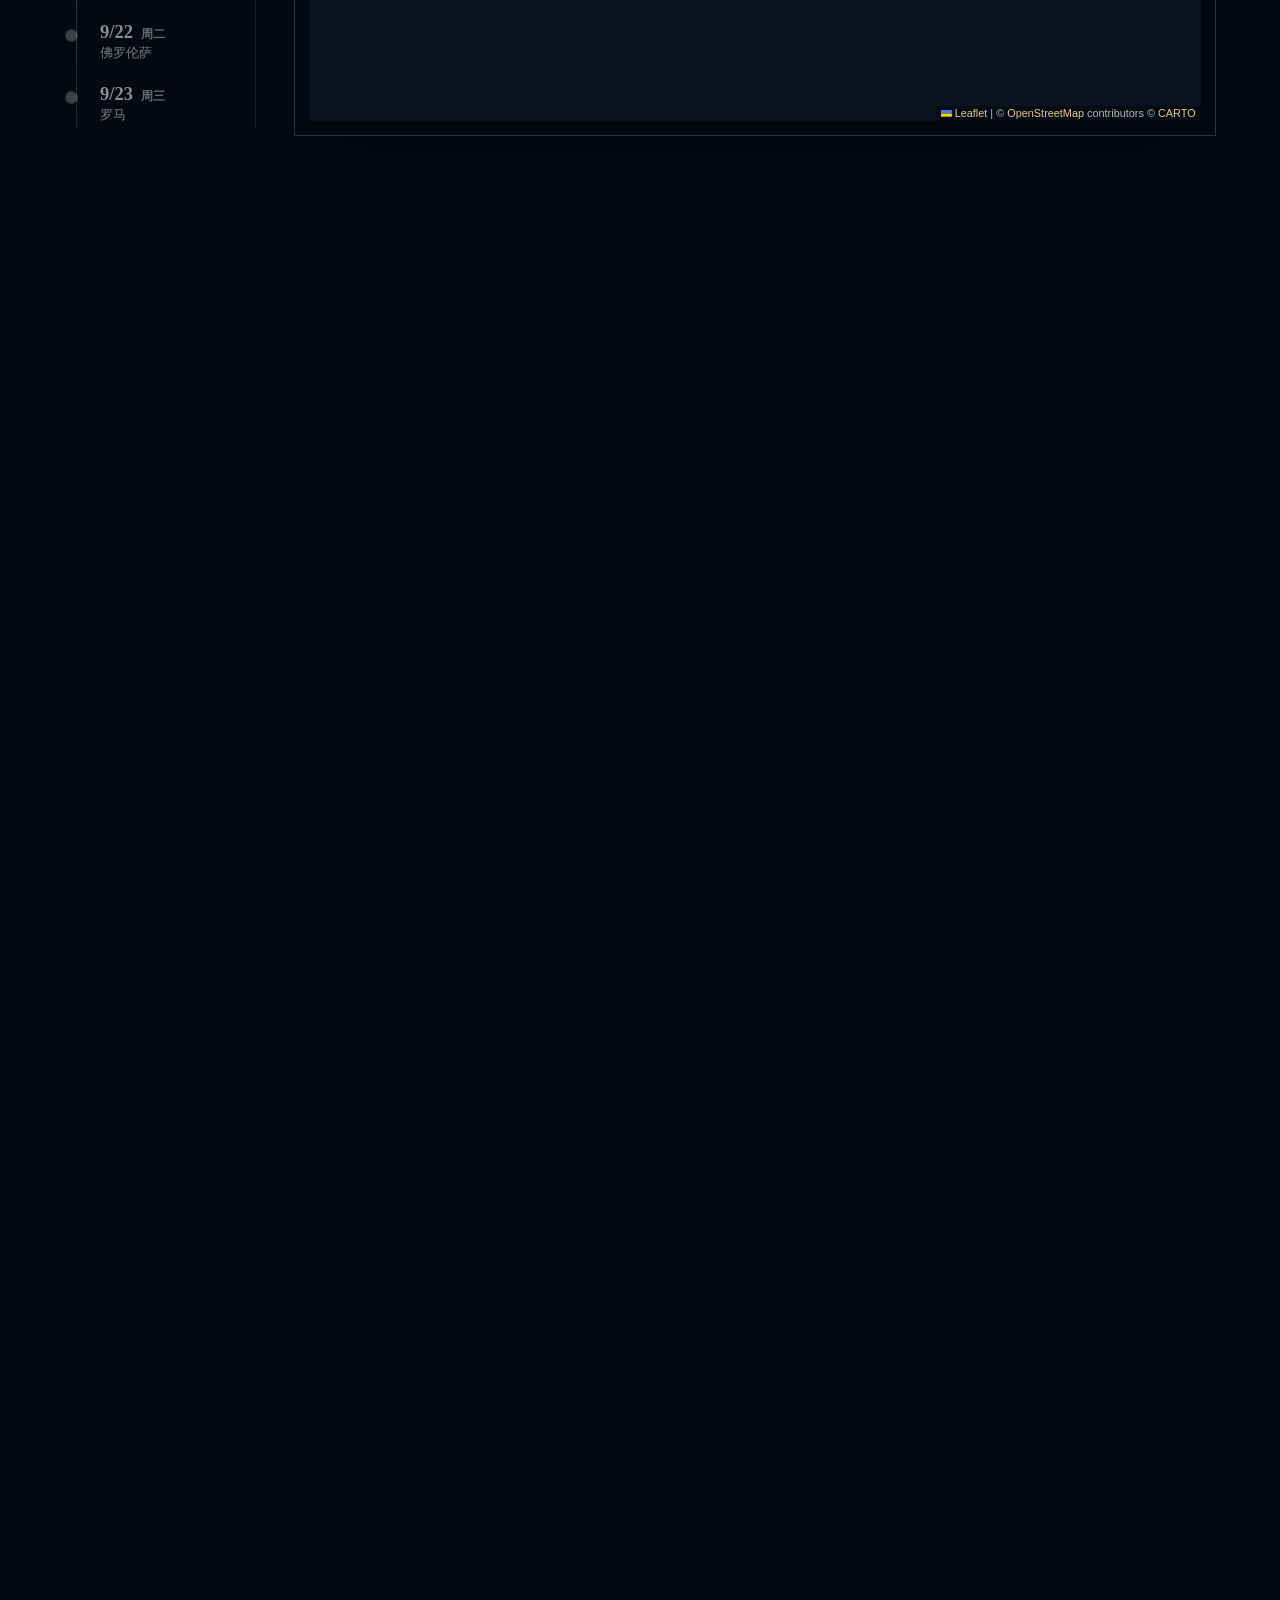
==== commit c26259aa: "Enrich Sweetmoon guide and continuous transitions" ====
--- a/sweetmoon/index.html
+++ b/sweetmoon/index.html
@@ -9,7 +9,7 @@
   <link rel="preconnect" href="https://images.unsplash.com">
   <link rel="preconnect" href="https://basemaps.cartocdn.com">
   <link rel="stylesheet" href="vendor/leaflet/leaflet.css">
-  <link rel="stylesheet" href="styles.css?v=20260601-scrollfix6">
+  <link rel="stylesheet" href="styles.css?v=20260601-fastfade1">
 </head>
 <body>
   <div class="ambient" aria-hidden="true">
@@ -82,6 +82,6 @@
   </footer>
 
   <script src="vendor/leaflet/leaflet.js"></script>
-  <script src="app.js?v=20260601-scrollfix6" defer></script>
+  <script src="app.js?v=20260601-fastfade1" defer></script>
 </body>
 </html>
--- a/sweetmoon/styles.css
+++ b/sweetmoon/styles.css
@@ -401,6 +401,17 @@
   visibility: hidden;
 }
 
+.story-scene[data-mode="country"],
+.story-scene[data-mode="city"] {
+  min-height: 138svh;
+}
+
+.story-scene[data-mode="flight"],
+.story-scene[data-mode="train"],
+.story-scene[data-mode="local"] {
+  min-height: 92svh;
+}
+
 .story-scene.is-active {
   opacity: 0;
 }
@@ -571,18 +582,22 @@
   opacity: 0;
   pointer-events: none;
   transform: translateY(10px) scale(.992);
-  transition: opacity .44s ease, transform .44s ease, filter .44s ease;
+  transition: transform .16s linear, filter .16s linear;
   filter: blur(7px);
   will-change: opacity, transform, filter;
 }
 
 .stage-map {
+  z-index: 1;
   background: var(--deep);
+}
+
+.stage-media {
+  z-index: 2;
 }
 
 .stage-map.is-visible,
 .stage-media.is-visible {
-  z-index: 2;
   opacity: 1;
   pointer-events: none;
   transform: translateY(0) scale(1);
@@ -608,6 +623,12 @@
 
 .stage-media.is-refreshing > * {
   animation: mediaReveal .38s ease both;
+}
+
+.stage-media-scene + .stage-media-scene {
+  margin-top: 28px;
+  padding-top: 28px;
+  border-top: 1px solid rgba(232, 200, 137, .22);
 }
 
 .media-hero {
@@ -654,11 +675,12 @@
   position: relative;
   margin: 0;
   overflow: hidden;
+  min-height: clamp(158px, 18svh, 220px);
 }
 
 .media-stack img {
   width: 100%;
-  height: 118px;
+  height: 100%;
   min-height: 0;
   object-fit: cover;
 }
@@ -669,8 +691,9 @@
   padding: 8px;
   background: linear-gradient(180deg, transparent, rgba(5, 10, 18, .88));
   color: rgba(248, 241, 230, .86);
-  font-size: .76rem;
+  font-size: .72rem;
   line-height: 1.2;
+  text-transform: uppercase;
 }
 
 .stage-summary {
@@ -691,7 +714,7 @@
 
 .stage-highlight {
   display: grid;
-  grid-template-columns: 112px minmax(0, 1fr);
+  grid-template-columns: 148px minmax(0, 1fr);
   min-width: 0;
   overflow: hidden;
   border: 1px solid rgba(248, 241, 230, .13);
@@ -701,7 +724,7 @@
 .stage-highlight img {
   width: 100%;
   height: 100%;
-  min-height: 116px;
+  min-height: 150px;
   object-fit: cover;
 }
 
@@ -1121,9 +1144,14 @@
   }
 
   .story-scene {
-    min-height: 108svh;
+    min-height: 116svh;
     padding: 0;
     margin-bottom: 0;
+  }
+
+  .story-scene[data-mode="country"],
+  .story-scene[data-mode="city"] {
+    min-height: 152svh;
   }
 
   .story-column {
@@ -1166,11 +1194,23 @@
   }
 
   .stage-highlight {
-    grid-template-columns: 96px minmax(0, 1fr);
+    grid-template-columns: 124px minmax(0, 1fr);
+  }
+
+  .stage-highlight img {
+    min-height: 132px;
   }
 
   .media-hero {
     height: 260px;
+  }
+
+  .media-stack {
+    grid-template-columns: repeat(2, minmax(0, 1fr));
+  }
+
+  .media-stack figure {
+    min-height: 132px;
   }
 
   .highlight-item {
@@ -1195,10 +1235,6 @@
     font-size: .76rem;
   }
 
-  .media-stack {
-    display: none;
-  }
-
   .sources-section {
     padding: 72px 18px;
   }
